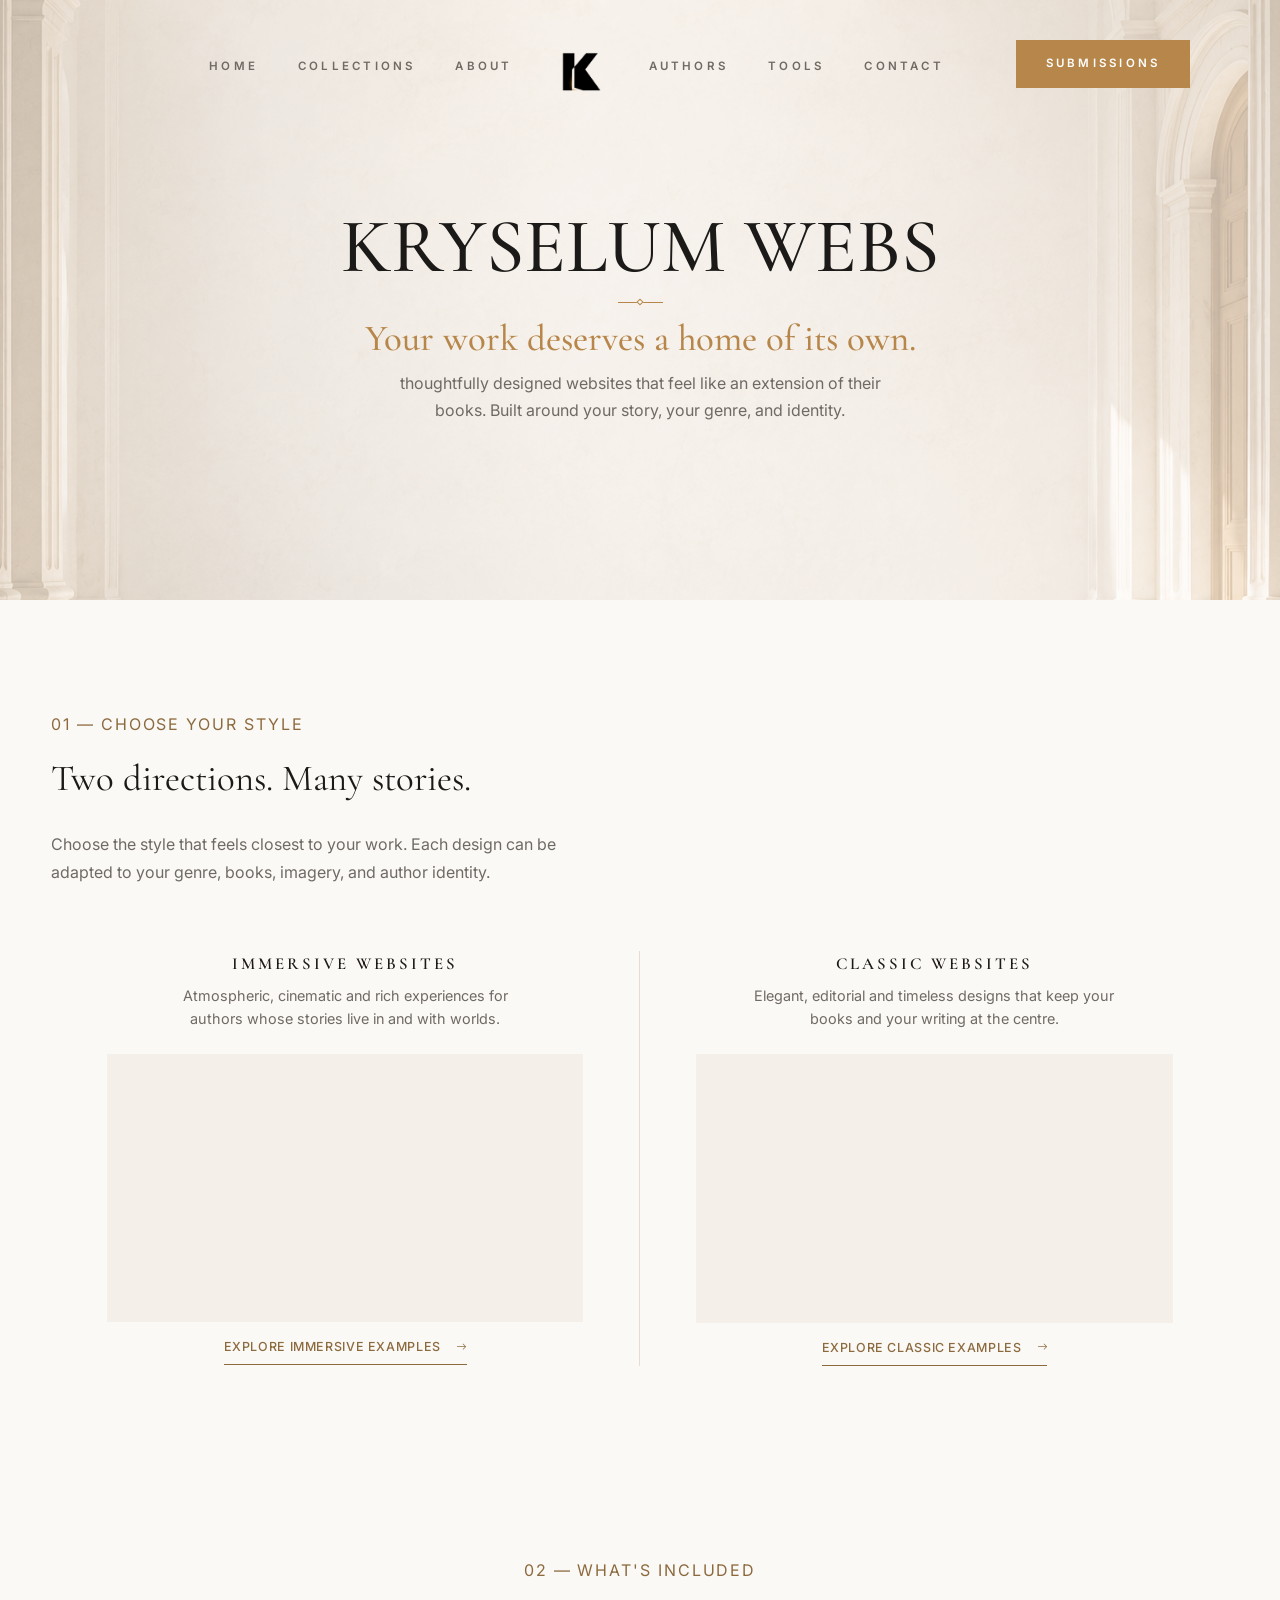
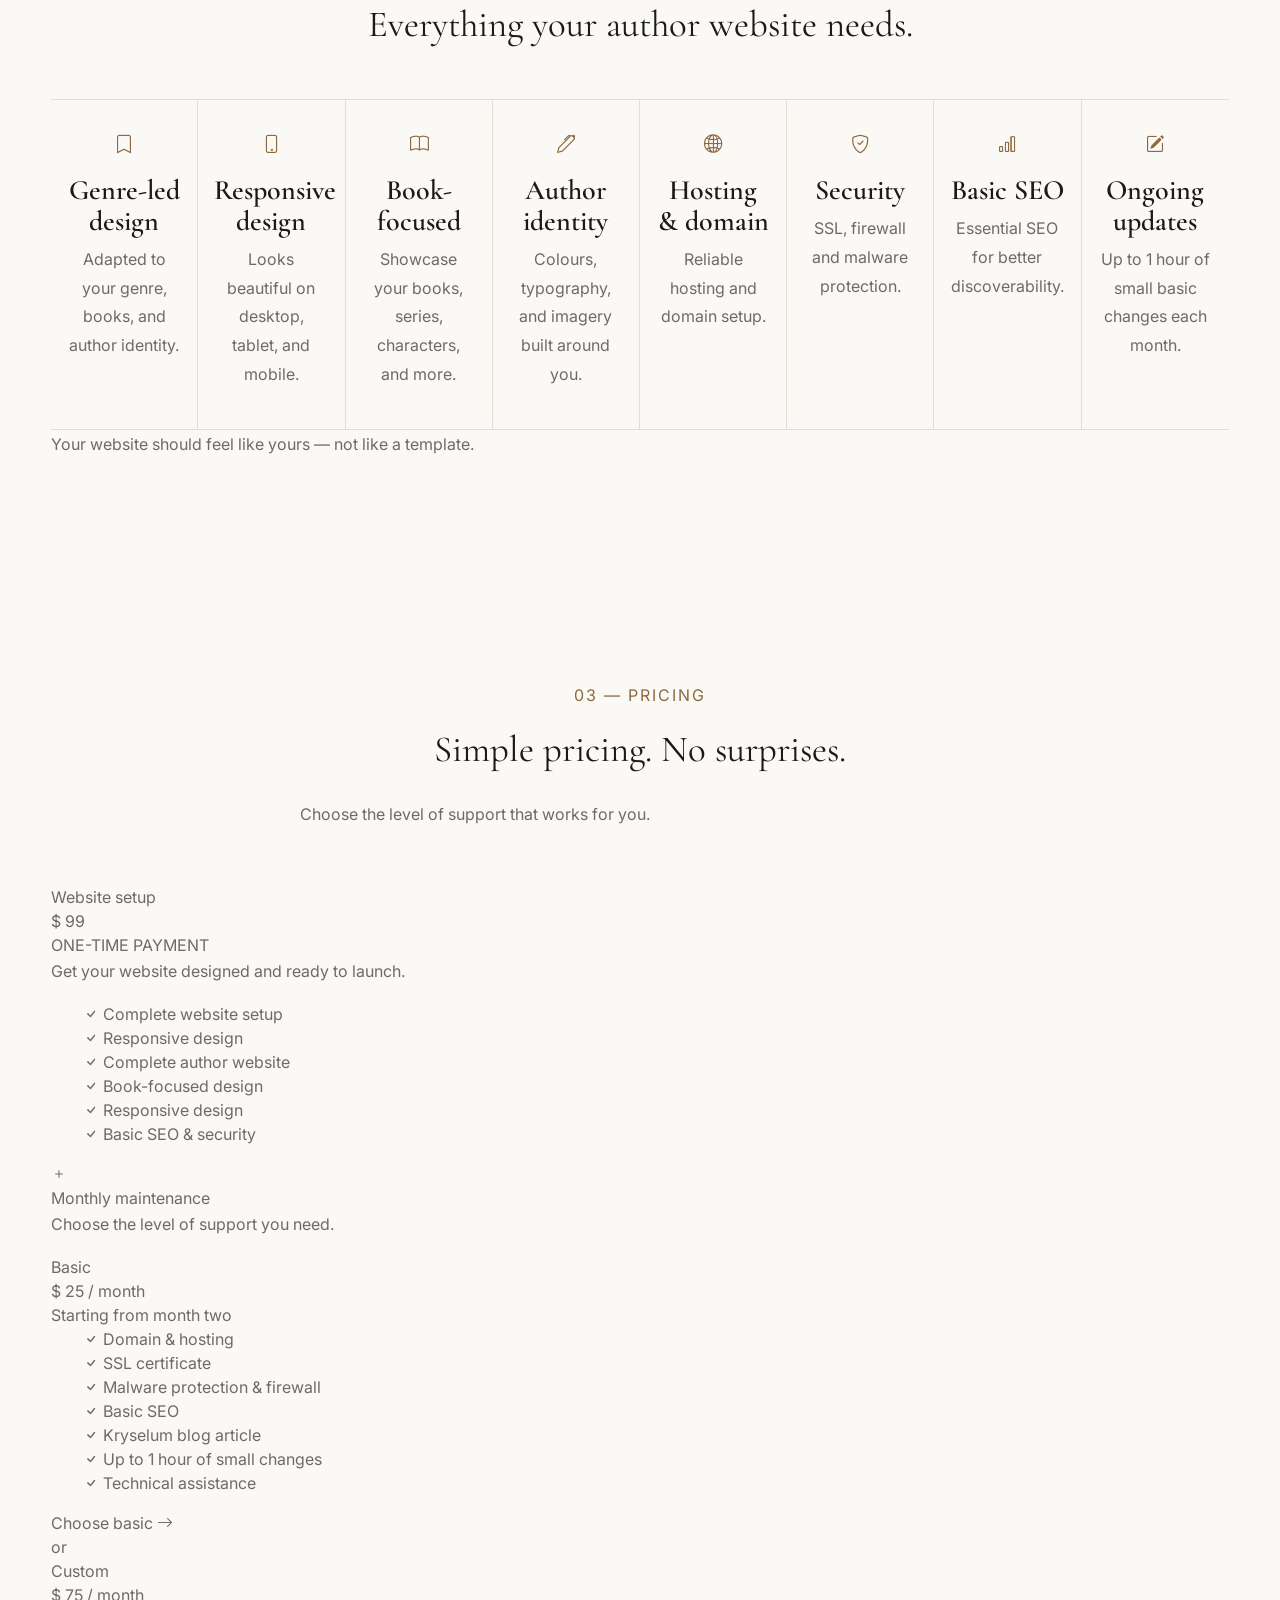
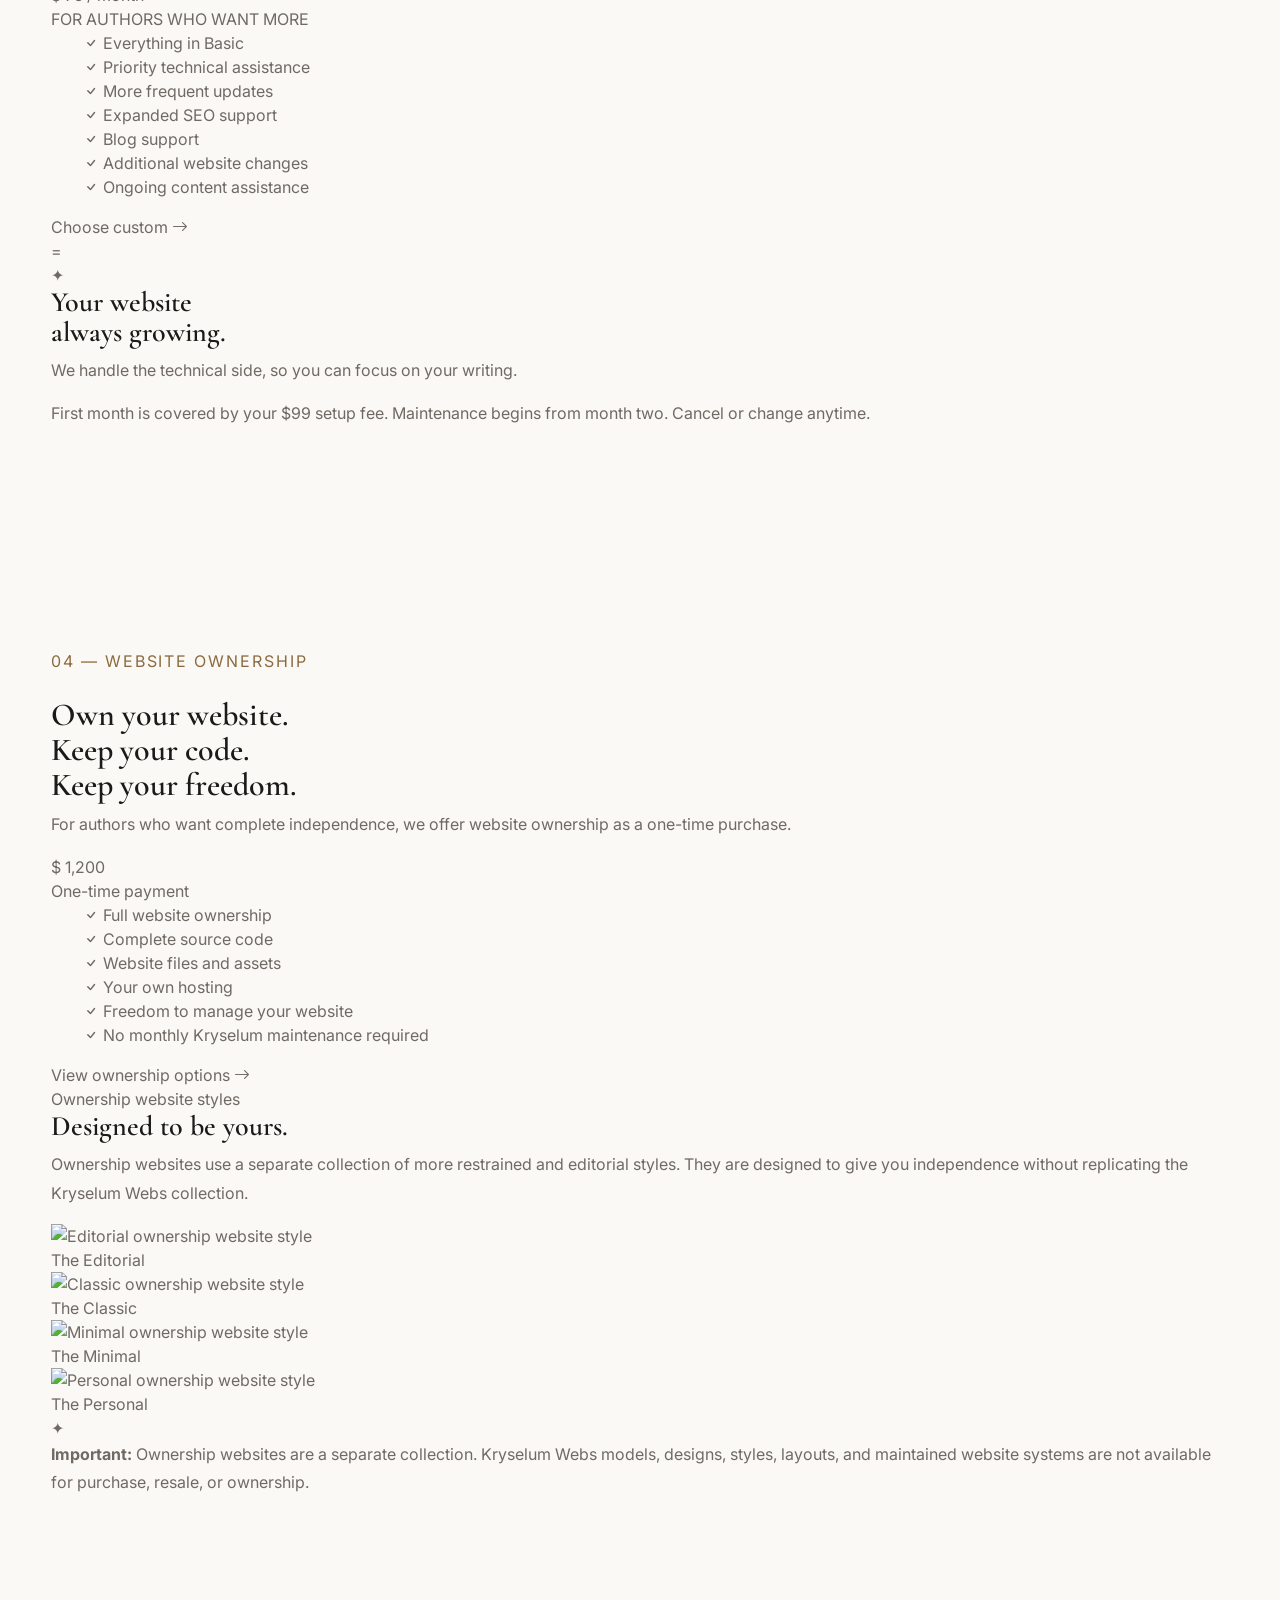
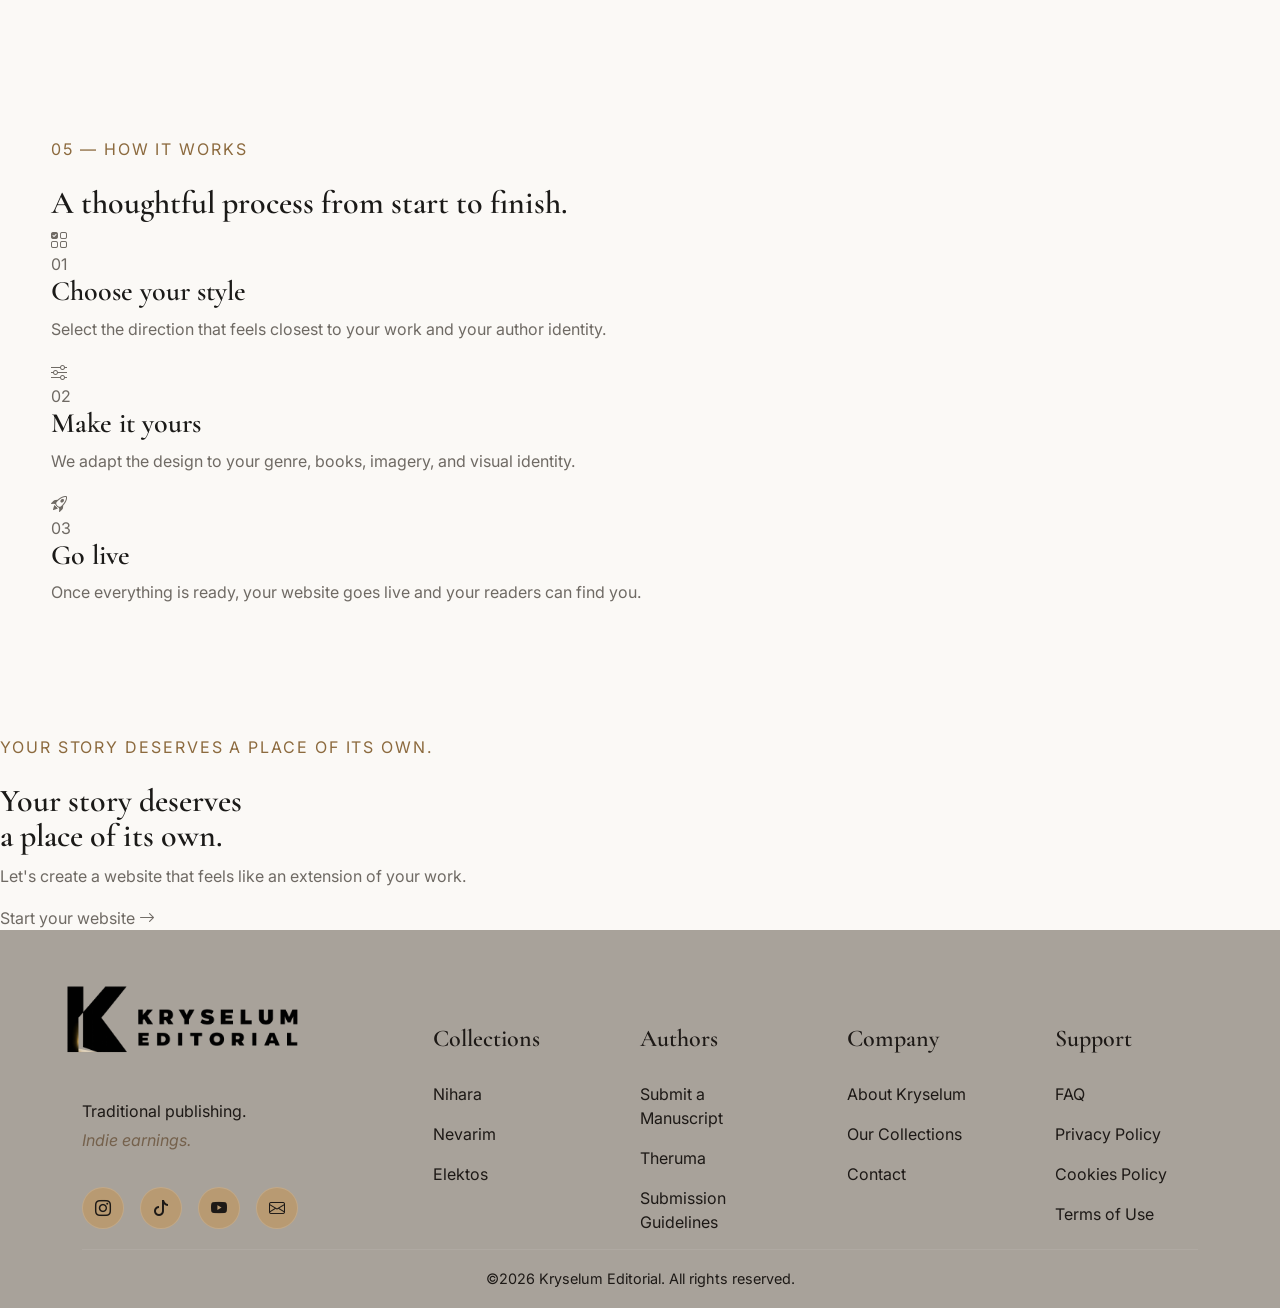
==== tools/kryselum-webs/index.html @ 3259350a "update" ====
<!DOCTYPE html>
<html lang="en">
<head>
    <meta charset="UTF-8">
    <meta name="viewport" content="width=device-width, initial-scale=1.0">
    <title>Kryselum Webs</title>

    <meta name="description" content="Kryselum Editorial. Independant publishing for independant authors.">
    <meta name="author" content="Kryselum Editorial">

    <link rel="shortcut icon" href="/favicon.ico" type="image/x-icon">

    <link rel="shortcut icon" href="/favicon.png" type="image/x-icon">

    <link href="https://cdn.jsdelivr.net/npm/bootstrap@5.3.7/dist/css/bootstrap.min.css" rel="stylesheet">

    <link href="https://cdn.jsdelivr.net/npm/bootstrap-icons@1.13.1/font/bootstrap-icons.min.css" rel="stylesheet">


    <link rel="stylesheet" href="/css/global.css">
    <link rel="stylesheet" href="/css/hero-global.css">
    <link rel="stylesheet" href="/css/layout.css">
    <link rel="stylesheet" href="/css/webs.css">


    <link rel="stylesheet" href="/css/responsive/phone.css">
    <link rel="stylesheet" href="/css/responsive/small-desktop.css">
    <link rel="stylesheet" href="/css/responsive/tablet.css">
</head>
<body>
    <header class="header" id="header">
        <div class="container">

            <button class="menu-toggle" id="open-menu" aria-label="Open menu">
                <i class="bi bi-list"></i>
            </button>

            <nav class="navbar" id="navbar">

        
                <button class="close-menu">
                    <i class="bi bi-x-lg"></i>
                </button>

                <ul class="nav-menu nav-left">
                    <li><a href="../">Home</a></li>
                    <li><a href="/collections.html">Collections</a></li>
                    <li><a href="/about.html">About</a></li>
                </ul>

                <a href="../../" class="logo"><img src="../../assets/logos/k-logo-nbg.png" alt="kryselum logo"></a>

                <ul class="nav-menu nav-right">
                    <li><a href="/authors.html">Authors</a></li>
                    <li><a href="/tools/index.html">Tools</a></li>
                    <li><a href="/contact.html">Contact</a></li>

                    <li>
                        <a href="/submissions.html" class="btn-primary">
                        Submissions
                        </a>
                    </li>
                </ul>
            </nav>
        </div>
    </header>

    <main>

        <section class="hero-global">
             <div class="hero-global-overlay"></div>

            <div class="hero-global-content">
                <h1>Kryselum Webs</h1>
                <div class="divider"></div>

                <h2>Your work deserves a home of its own. </h2>
                <p>thoughtfully designed websites that feel like an extension of their books. Built around your story, your genre, and identity.</p>
            </div>
        </section>

        <section class="webs-section webs-style-section">

            <div class="webs-section-heading">
                <span class="section-number">01 — Choose your style</span>

                <h2>Two directions. Many stories.</h2>

                <p>
                    Choose the style that feels closest to your work.
                    Each design can be adapted to your genre,
                    books, imagery, and author identity.
                </p>
            </div>


            <div class="webs-route-grid">

                <article class="webs-route">

                    <div class="webs-route-header">

                        <span class="webs-route-label">
                            Immersive websites
                        </span>

                        <p>
                            Atmospheric, cinematic and rich experiences
                            for authors whose stories live in and with worlds.
                        </p>

                    </div>

                    <div class="webs-route-video">

                        <video
                            autoplay
                            muted
                            loop
                            playsinline
                            poster="/assets/images/immersive-webs.png">

                            <source
                                src="/assets/videos/immersive-webs.mp4"
                                type="video/mp4">

                        </video>

                    </div>

                    <a href="#" class="webs-route-link">
                        Explore immersive examples
                        <i class="bi bi-arrow-right"></i>
                    </a>

                </article>

                <article class="webs-route">

                    <div class="webs-route-header">

                        <span class="webs-route-label">
                            Classic websites
                        </span>

                        <p>
                            Elegant, editorial and timeless designs that keep
                            your books and your writing at the centre.
                        </p>

                    </div>

                    <div class="webs-route-video">

                        <video
                            autoplay
                            muted
                            loop
                            playsinline
                            poster="/assets/images/classic-websites.jpg">

                            <source
                                src="/assets/videos/classic-websites.mp4"
                                type="video/mp4">

                        </video>

                    </div>

                    <a href="#" class="webs-route-link">
                        Explore classic examples
                        <i class="bi bi-arrow-right"></i>
                    </a>

                </article>

            </div>

        </section>


        <section class="webs-section webs-included-section">

            <div class="webs-section-heading webs-section-heading-centered">

                <span class="section-number">
                    02 — What's included
                </span>

                <h2>
                    Everything your author website needs.
                </h2>

            </div>


            <div class="webs-features-grid">

                <article class="webs-feature">

                    <div class="webs-feature-icon">
                        <i class="bi bi-bookmark"></i>
                    </div>

                    <h3>Genre-led design</h3>

                    <p>
                        Adapted to your genre, books,
                        and author identity.
                    </p>

                </article>


                <article class="webs-feature">

                    <div class="webs-feature-icon">
                        <i class="bi bi-phone"></i>
                    </div>

                    <h3>Responsive design</h3>

                    <p>
                        Looks beautiful on desktop,
                        tablet, and mobile.
                    </p>

                </article>


                <article class="webs-feature">

                    <div class="webs-feature-icon">
                        <i class="bi bi-book"></i>
                    </div>

                    <h3>Book-focused</h3>

                    <p>
                        Showcase your books, series,
                        characters, and more.
                    </p>

                </article>


                <article class="webs-feature">

                    <div class="webs-feature-icon">
                        <i class="bi bi-pen"></i>
                    </div>

                    <h3>Author identity</h3>

                    <p>
                        Colours, typography,
                        and imagery built around you.
                    </p>

                </article>


                <article class="webs-feature">

                    <div class="webs-feature-icon">
                        <i class="bi bi-globe2"></i>
                    </div>

                    <h3>Hosting & domain</h3>

                    <p>
                        Reliable hosting and
                        domain setup.
                    </p>

                </article>


                <article class="webs-feature">

                    <div class="webs-feature-icon">
                        <i class="bi bi-shield-check"></i>
                    </div>

                    <h3>Security</h3>

                    <p>
                        SSL, firewall and
                        malware protection.
                    </p>

                </article>


                <article class="webs-feature">

                    <div class="webs-feature-icon">
                        <i class="bi bi-bar-chart"></i>
                    </div>

                    <h3>Basic SEO</h3>

                    <p>
                        Essential SEO for
                        better discoverability.
                    </p>

                </article>


                <article class="webs-feature">

                    <div class="webs-feature-icon">
                        <i class="bi bi-pencil-square"></i>
                    </div>

                    <h3>Ongoing updates</h3>

                    <p>
                        Up to 1 hour of small
                        basic changes each month.
                    </p>

                </article>

            </div>


            <p class="webs-included-note">
                Your website should feel like yours — not like a template.
            </p>

        </section>


        <section class="webs-section webs-pricing-section">

            <div class="webs-section-heading webs-section-heading-centered">

                <span class="section-number">
                    03 — Pricing
                </span>

                <h2>
                    Simple pricing. No surprises.
                </h2>

                <p>
                    Choose the level of support that works for you.
                </p>

            </div>


            <div class="webs-pricing-flow">

                <div class="webs-pricing-card webs-setup-card">

                    <span class="webs-pricing-label">
                        Website setup
                    </span>

                    <div class="webs-price">
                        <span class="currency">$</span>
                        <span class="amount">99</span>
                    </div>

                    <span class="webs-price-small">
                        ONE-TIME PAYMENT
                    </span>

                    <p>
                        Get your website designed
                        and ready to launch.
                    </p>

                    <ul>

                        <li>
                            <i class="bi bi-check"></i>
                            Complete website setup
                        </li>

                        <li>
                            <i class="bi bi-check"></i>
                            Responsive design
                        </li>

                        <li>
                            <i class="bi bi-check"></i>
                            Complete author website
                        </li>

                        <li>
                            <i class="bi bi-check"></i>
                            Book-focused design
                        </li>

                        <li>
                            <i class="bi bi-check"></i>
                            Responsive design
                        </li>

                        <li>
                            <i class="bi bi-check"></i>
                            Basic SEO & security
                        </li>

                    </ul>

                </div>


                <div class="webs-pricing-symbol">
                    <span>
                        <i class="bi bi-plus"></i>
                    </span>
                </div>


                <div class="webs-maintenance-wrapper">

                    <div class="webs-maintenance-heading">

                        <span class="webs-pricing-label">
                            Monthly maintenance
                        </span>

                        <p>
                            Choose the level of support you need.
                        </p>

                    </div>


                    <div class="webs-maintenance-options">


                        <div class="webs-maintenance-card">

                            <span class="webs-maintenance-type">
                                Basic
                            </span>

                            <div class="webs-price">
                                <span class="currency">$</span>
                                <span class="amount">25</span>
                                <span class="per">/ month</span>
                            </div>

                            <span class="webs-price-small">
                                Starting from month two
                            </span>

                            <ul>

                                <li>
                                    <i class="bi bi-check"></i>
                                    Domain & hosting
                                </li>

                                <li>
                                    <i class="bi bi-check"></i>
                                    SSL certificate
                                </li>

                                <li>
                                    <i class="bi bi-check"></i>
                                    Malware protection & firewall
                                </li>

                                <li>
                                    <i class="bi bi-check"></i>
                                    Basic SEO
                                </li>

                                <li>
                                    <i class="bi bi-check"></i>
                                    Kryselum blog article
                                </li>

                                <li>
                                    <i class="bi bi-check"></i>
                                    Up to 1 hour of small changes
                                </li>

                                <li>
                                    <i class="bi bi-check"></i>
                                    Technical assistance
                                </li>

                            </ul>

                            <a href="#" class="webs-pricing-button">
                                Choose basic
                                <i class="bi bi-arrow-right"></i>
                            </a>

                        </div>


                        <div class="webs-maintenance-or">
                            <span>or</span>
                        </div>


                        <div class="webs-maintenance-card">

                            <span class="webs-maintenance-type">
                                Custom
                            </span>

                            <div class="webs-price">
                                <span class="currency">$</span>
                                <span class="amount">75</span>
                                <span class="per">/ month</span>
                            </div>

                            <span class="webs-price-small">
                                FOR AUTHORS WHO WANT MORE
                            </span>

                            <ul>

                                <li>
                                    <i class="bi bi-check"></i>
                                    Everything in Basic
                                </li>

                                <li>
                                    <i class="bi bi-check"></i>
                                    Priority technical assistance
                                </li>

                                <li>
                                    <i class="bi bi-check"></i>
                                    More frequent updates
                                </li>

                                <li>
                                    <i class="bi bi-check"></i>
                                    Expanded SEO support
                                </li>

                                <li>
                                    <i class="bi bi-check"></i>
                                    Blog support
                                </li>

                                <li>
                                    <i class="bi bi-check"></i>
                                    Additional website changes
                                </li>

                                <li>
                                    <i class="bi bi-check"></i>
                                    Ongoing content assistance
                                </li>

                            </ul>

                            <a href="#" class="webs-pricing-button">
                                Choose custom
                                <i class="bi bi-arrow-right"></i>
                            </a>

                        </div>

                    </div>

                </div>

                <div class="webs-pricing-symbol">
                    <span>=</span>
                </div>


                <div class="webs-pricing-growing">

                    <span class="webs-growing-icon">
                        ✦
                    </span>

                    <h3>
                        Your website<br>
                        always growing.
                    </h3>

                    <p>
                        We handle the technical
                        side, so you can focus
                        on your writing.
                    </p>

                </div>

            </div>


            <div class="webs-pricing-footer">

                <span>
                    First month is covered by your $99 setup fee.
                </span>

                <span>
                    Maintenance begins from month two.
                </span>

                <span>
                    Cancel or change anytime.
                </span>

            </div>

        </section>

        <section class="webs-section webs-ownership-section">

            <div class="webs-ownership-wrapper">


                <div class="webs-ownership-copy">

                    <span class="section-number">
                        04 — Website ownership
                    </span>

                    <h2>
                        Own your website.<br>
                        Keep your code.<br>
                        Keep your freedom.
                    </h2>

                    <p>
                        For authors who want complete independence,
                        we offer website ownership as a one-time purchase.
                    </p>

                    <div class="webs-ownership-price">

                        <span class="currency">$</span>
                        <span class="amount">1,200</span>

                    </div>

                    <span class="webs-ownership-payment">
                        One-time payment
                    </span>

                    <ul>

                        <li>
                            <i class="bi bi-check"></i>
                            Full website ownership
                        </li>

                        <li>
                            <i class="bi bi-check"></i>
                            Complete source code
                        </li>

                        <li>
                            <i class="bi bi-check"></i>
                            Website files and assets
                        </li>

                        <li>
                            <i class="bi bi-check"></i>
                            Your own hosting
                        </li>

                        <li>
                            <i class="bi bi-check"></i>
                            Freedom to manage your website
                        </li>

                        <li>
                            <i class="bi bi-check"></i>
                            No monthly Kryselum maintenance required
                        </li>

                    </ul>

                    <a href="#" class="webs-ownership-button">
                        View ownership options
                        <i class="bi bi-arrow-right"></i>
                    </a>

                </div>


                <div class="webs-ownership-styles">

                    <span class="webs-ownership-label">
                        Ownership website styles
                    </span>

                    <h3>
                        Designed to be yours.
                    </h3>

                    <p>
                        Ownership websites use a separate collection
                        of more restrained and editorial styles.
                        They are designed to give you independence
                        without replicating the Kryselum Webs collection.
                    </p>


                    <div class="webs-style-grid">

                        <article class="webs-style-card">

                            <img
                                src="/assets/images/ownership-editorial.png"
                                alt="Editorial ownership website style">

                            <span>
                                The Editorial
                            </span>

                        </article>


                        <article class="webs-style-card">

                            <img
                                src="/assets/images/ownership-classic.png"
                                alt="Classic ownership website style">

                            <span>
                                The Classic
                            </span>

                        </article>


                        <article class="webs-style-card">

                            <img
                                src="/assets/images/ownership-minimal.png"
                                alt="Minimal ownership website style">

                            <span>
                                The Minimal
                            </span>

                        </article>


                        <article class="webs-style-card">

                            <img
                                src="/assets/images/ownership-personal.png"
                                alt="Personal ownership website style">

                            <span>
                                The Personal
                            </span>

                        </article>

                    </div>


                    <div class="webs-ownership-warning">

                        <span class="webs-warning-icon">
                            ✦
                        </span>

                        <p>
                            <strong>Important:</strong>
                            Ownership websites are a separate collection.
                            Kryselum Webs models, designs, styles, layouts,
                            and maintained website systems are not available
                            for purchase, resale, or ownership.
                        </p>

                    </div>

                </div>

            </div>

        </section>


        <section class="webs-section webs-process-section">

            <div class="webs-process-heading">

                <span class="section-number">
                    05 — How it works
                </span>

                <h2>
                    A thoughtful process from start to finish.
                </h2>

            </div>


            <div class="webs-process-grid">


                <article class="webs-process-item">

                    <div class="webs-process-icon">
                        <i class="bi bi-ui-checks-grid"></i>
                    </div>

                    <div class="webs-process-number">
                        01
                    </div>

                    <h3>
                        Choose your style
                    </h3>

                    <p>
                        Select the direction that feels closest
                        to your work and your author identity.
                    </p>

                </article>


                <article class="webs-process-item">

                    <div class="webs-process-icon">
                        <i class="bi bi-sliders"></i>
                    </div>

                    <div class="webs-process-number">
                        02
                    </div>

                    <h3>
                        Make it yours
                    </h3>

                    <p>
                        We adapt the design to your genre,
                        books, imagery, and visual identity.
                    </p>

                </article>


                <article class="webs-process-item">

                    <div class="webs-process-icon">
                        <i class="bi bi-rocket-takeoff"></i>
                    </div>

                    <div class="webs-process-number">
                        03
                    </div>

                    <h3>
                        Go live
                    </h3>

                    <p>
                        Once everything is ready, your website
                        goes live and your readers can find you.
                    </p>

                </article>

            </div>

        </section>


        <section class="webs-final-cta">

            <div class="webs-final-cta-content">

                <span class="section-number">
                    Your story deserves a place of its own.
                </span>

                <h2>
                    Your story deserves<br>
                    a place of its own.
                </h2>

                <p>
                    Let's create a website that feels like
                    an extension of your work.
                </p>

                <a href="#" class="webs-final-button">
                    Start your website
                    <i class="bi bi-arrow-right"></i>
                </a>

            </div>

        </section>

    </main>

    <footer class="footer" id="footer">

        <div class="container">

            <div class="footer-container">

                <div class="footer-brand">

                    <a href="/" class="footer-logo">
                        <img src="/assets/logos/full-logo-nbg.png" alt="Kryselum Editorial">
                    </a>

                    <p class="footer-tagline">
                        Traditional publishing.<br>
                        <span>Indie earnings.</span>
                    </p>

                    <div class="footer-social">

                        <a href="#"><i class="bi bi-instagram"></i></a>
                        <a href="#"><i class="bi bi-tiktok"></i></a>
                        <a href="#"><i class="bi bi-youtube"></i></a>
                        <a href="#"><i class="bi bi-envelope"></i></a>

                    </div>

                </div>

                <div class="footer-links">

                    <h3>Collections</h3>

                    <a href="#">Nihara</a>
                    <a href="#">Nevarim</a>
                    <a href="#">Elektos</a>

                </div>

                <div class="footer-links">

                    <h3>Authors</h3>

                    <a href="#">Submit a Manuscript</a>
                    <a href="#">Theruma</a>
                    <a href="#">Submission Guidelines</a>

                </div>

                <div class="footer-links">

                    <h3>Company</h3>

                    <a href="#">About Kryselum</a>
                    <a href="#">Our Collections</a>
                    <a href="#">Contact</a>

                </div>

                <div class="footer-links">

                    <h3>Support</h3>

                    <a href="#">FAQ</a>
                    <a href="#">Privacy Policy</a>
                    <a href="#">Cookies Policy</a>
                    <a href="#">Terms of Use</a>

                </div>

            </div>

            <div class="footer-bottom">

                <p>
                    ©2026 Kryselum Editorial. All rights reserved.
                </p>

            </div>

        </div>

    </footer>

    <script src="js/main.js"></script>
</body>
</html>
---- css/global.css ----
@charset "UTF-8";

@import url('https://fonts.googleapis.com/css2?family=Cormorant+Garamond:wght@300;400;500;600;700&display=swap');

@import url('https://fonts.googleapis.com/css2?family=Inter:wght@300;400;500;600;700&display=swap');

:root {

    /*COLORS*/

    --white: #FFFFFF;

    --off-white: #FBF9F6;

    --light-beige: #F4EFE8;

    --beige: #E8DED1;

    --warm-beige: #D7C4A8;

    --dark-beige: #B89A72;

    --bronze: #B7864A;

    --brown: #75614C;

    --gray: #6F6A64;

    --gray-light: #A8A29A;

    --black: #1B1A18;

    --border: #E5DDD2;

    --gold:#B7864A;

    --gold-dark:#8C6A3E;

    --charcoal:#1D1916;


    /*BACKGROUND*/

    --background:var(--off-white);

    --surface:var(--white);

    --surface-light:var(--light-beige);


    /*TEXT COLORS*/

    --heading:var(--black);

    --text:var(--gray);

    --text-light:var(--gray-light);


    /*OVERLAYS*/

    --overlay-dark:rgba(28,26,24,.65);

    --overlay-light:rgba(255, 255, 255, 0.573);


    /*TYPOGRAPHY*/

    --font-heading:"Cormorant Garamond", serif;

    --font-body:"Inter", sans-serif;


    --fs-display:clamp(4rem,8vw,6rem);

    --fs-h1:clamp(3rem,6vw,4.8rem);

    --fs-h2:clamp(2.3rem,4vw,3.3rem);

    --fs-h3:1.6rem;

    --fs-large:1.125rem;

    --fs-base:1rem;

    --fs-small:.95rem;


    --fw-light:300;

    --fw-regular:400;

    --fw-medium:500;

    --fw-semibold:600;

    --fw-bold:700;


    --letter-spacing-small:.05em;

    --letter-spacing:.12em;

    --letter-spacing-large:.28em;


    /*CONTAINER*/

    --container-width: 1400px;

    --content-width: 720px;

    --section-padding: 8rem;

    --section-padding-small: 6rem;


    /*SPACING*/

    --space-xs:.5rem;

    --space-sm:.75rem;

    --space-md:1rem;

    --space-lg:1.5rem;

    --space-xl:2rem;

    --space-2xl:3rem;

    --space-3xl:5rem;


    /*BUTTONS*/

    --button-padding:1rem 2.5rem;

    --button-radius:.2rem;


    /*RADIUS*/

    --radius-sm:.2rem;

    --radius-md:.35rem;

    --radius-lg:.6rem;


    /*SHADOWS*/

    --shadow-sm:
    0 6px 16px rgba(0,0,0,.04);

    --shadow-md:
    0 12px 30px rgba(0,0,0,.06);

    --shadow-lg:
    0 20px 50px rgba(0,0,0,.08);


    /*EFFECTS*/

    --blur:blur(12px);

    --transition-fast:.25s ease;

    --transition:.35s ease;

    --transition-slow:.7s ease;

    --easing:cubic-bezier(.22,1,.36,1);

}


/*RESET*/

*, 
*::before,
*::after {
    margin:0;

    padding:0;

    box-sizing:border-box;

}

html {

    scroll-behavior:smooth;

    font-size:100%;

}

body {

    font-family:var(--font-body);

    color:var(--text);

    background:var(--background);

    overflow-x:hidden;

}

h1,
h2,
h3,
h4,
h5,
h6 {

    font-family:var(--font-heading);

    color:var(--heading);

    font-weight:var(--fw-semibold);

    line-height:1.1;

}

p {

    line-height:1.8;

}

img {

    display:block;

    max-width:100%;

    height:auto;

}

a {

    color:inherit;

    text-decoration:none;

}

button {

    border:none;

    background:none;

    cursor:pointer;

    font:inherit;

}


ul {

    list-style:none;

}

section{

    position:relative;

    width:100%;

}

.container{

    width:min(92%, var(--container-width));

    margin-inline:auto;

}
---- css/hero-global.css ----
/*HERO*/

.hero-global {
    position: relative;
    min-height: 600px;

    display: flex;
    align-items: center;
    justify-content: center;

    background-image: url("../assets/images/hero.png");
    background-position: center bottom;
    background-size: cover;
    background-repeat: no-repeat;
    background-attachment: fixed;
    overflow: hidden;
}

.hero-global-overlay {
    position: absolute;
    inset: 0;
    background: var(--overlay-light);
}

.hero-global-content {
    position: relative;
    max-width: 650px;
    margin-inline: auto;

    display: flex;
    flex-direction: column;
    align-items: center;

    text-align: center;

    z-index: 2;
}

.hero-global-content img {
    width: clamp(200px, 25vw, 360px);
    margin-bottom: 2rem;
    margin-top: 5rem;
}

.hero-global h1 {
    margin: 0;

    font-family: var(--font-heading);
    font-size: var(--fs-h1);
    font-weight: var(--fw-medium);

    margin-top: 3rem;
    line-height: 1;
    text-transform: uppercase;
    color: var(--black);
}

.divider {
    position: relative;

    width: 45px;
    height: 1px;

    margin: 1rem auto 1rem;

    background: var(--bronze);
}

.divider::after {
    content: "";

    position: absolute;

    width: 5px;
    height: 5px;

    left: 50%;
    top: 50%;

    transform: translate(-50%, -50%) rotate(45deg);

    background: var(--off-white);
    border: 1px solid var(--bronze);
}

.hero-global h2 {
    margin-bottom: .7rem;

    font-family: var(--font-heading);
    font-size: 2.3rem;
    font-weight: var(--fw-medium);
    color: var(--bronze);
}

.hero-global p {
    max-width: 520px;
    margin-inline: auto;

    font-size: var(--fs-base);
    line-height: 1.65;

    color: var(--gray);
}
---- css/layout.css ----
/*HEADER*/

.header {
    position: absolute;

    top: 0;
    left: 0;

    width: 100%;
    padding: 2rem 0;

    z-index: 1000;
}

.header .container {

    display: flex;

    justify-content: center;

    align-items: center;

}

/*NAVBAR*/

.navbar {

    display: grid;

    grid-template-columns: 1fr auto 1fr;

    align-items: center;

    width: 100%;

    max-width: 1100px;

    margin-inline: auto;

}

.nav-left,
.nav-right {

    display: flex;

    align-items: center;

    gap: 2.5rem;

}

.nav-left{

    justify-content:flex-end;

    padding-right:3rem;

}

.nav-right{

    justify-content:flex-start;

    padding-left:3rem;

}

.nav-left a,
.nav-right li:not(:last-child) a {

    font-size:.72rem;

    font-weight:var(--fw-semibold);

    font-family:var(--font-body);

    text-transform:uppercase;

    letter-spacing:var(--letter-spacing-large);

    transition:var(--transition-fast);

}

.nav-left a:hover,
.nav-right li:not(:last-child) a:hover {

    color:var(--bronze);

}

.logo{

    display:flex;

    align-items:center;

    justify-content:center;

}

.logo img{

    width:40px;
    height: auto;

}

.nav-right li:last-child{

    margin-left:2rem;

}

.btn-primary{

    display:inline-flex;

    align-items:center;

    justify-content:center;

    padding:.9rem 1.8rem;
    margin:0;


    font-size:.72rem;

    font-family:var(--font-body);

    font-weight:var(--fw-semibold);

    text-transform:uppercase;

    letter-spacing:var(--letter-spacing-large);

    color:var(--white);

    background:var(--bronze);

    border:1px solid var(--bronze);

    transition:var(--transition);
    white-space: nowrap;

}

.btn-primary:hover{

    background:transparent;

    color:var(--bronze);

}

.menu-toggle,
.close-menu{

    display:none;

    font-size:1.6rem;

    color:var(--heading);

}

/*MAIN*/

.section-number {
    display: block;

    margin-bottom: var(--space-lg);
    font-family: var(--font-body);

    letter-spacing: var(--letter-spacing);
    text-transform: uppercase;
    color: var(--gold-dark);
}






/*BUTTON SECONDARY*/

.btn-secondary{

    display:inline-flex;

    align-items:center;
    justify-content:center;

    padding:.9rem 1.8rem;

    font-size:.72rem;

    font-family:var(--font-body);

    font-weight:var(--fw-semibold);

    text-transform:uppercase;

    letter-spacing:var(--letter-spacing-large);

    color:var(--brown);

    background:transparent;

    border:1px solid var(--bronze);

    transition:var(--transition);

}

.btn-secondary:hover{

    background:var(--bronze);

    color:var(--white);

}

/*FOOTER*/

.footer {
    padding:2rem 0;

    background:var(--gray-light);

}

.footer-container{

    display:grid;

    grid-template-columns:2fr repeat(4,1fr);

    gap:4rem;
    margin-top: 4rem;

}

.footer-logo img {
    width:100%;

    height:auto;

    margin-left: -50px;
    margin-top: -100px;
    margin-bottom: -20px;
}

.footer-tagline span {
    color: var(--brown);
    font-style: italic;    
}

.footer-brand p{

    margin-bottom:2rem;

    color: var(--charcoal);

}

.footer-social{

    display:flex;

    gap:1rem;

}

.footer-social a{

    width:42px;

    height:42px;

    display:flex;

    justify-content:center;

    align-items:center;

    border:1px solid rgba(255,255,255,.15);

    color:var(--charcoal);

    background: var(--dark-beige);

    border-radius:50%;

    transition:var(--transition);

}

.footer-social a:hover{

    background:var(--beige);

    border-color:var(--beige);

}

.footer-links{

    display:flex;

    flex-direction:column;

    gap:1rem;

}

.footer-links h3{

    margin-bottom:.8rem;

    color:var(--charcoal);

    font-size:1.5rem;

}

.footer-links a{

    color: var(--charcoal);

    transition:var(--transition-fast);

}

.footer-links a:hover{

    color:var(--beige);

}

.footer-bottom{

    display:flex;

    justify-content:center;

    align-items:center;

    text-align:center;

    margin-top: 15px;

    border-top:1px solid rgba(255,255,255,.08);

}

.footer-bottom p{

    color: var(--charcoal);

    font-size:.9rem;

    margin-top: 1rem;
    margin-bottom: -1rem;


}
---- css/webs.css ----
@charset "UTF-8";

@import url('https://fonts.googleapis.com/css2?family=Cormorant+Garamond:wght@300;400;500;600;700&display=swap');

@import url('https://fonts.googleapis.com/css2?family=Inter:wght@300;400;500;600;700&display=swap');

:root {

    /*COLORS*/

    --white: #FFFFFF;

    --off-white: #FBF9F6;

    --light-beige: #F4EFE8;

    --beige: #E8DED1;

    --warm-beige: #D7C4A8;

    --dark-beige: #B89A72;

    --bronze: #B7864A;

    --brown: #75614C;

    --gray: #6F6A64;

    --gray-light: #A8A29A;

    --black: #1B1A18;

    --border: #E5DDD2;

    --gold:#B7864A;

    --gold-dark:#8C6A3E;

    --charcoal:#1D1916;


    /*BACKGROUND*/

    --background:var(--off-white);

    --surface:var(--white);

    --surface-light:var(--light-beige);


    /*TEXT COLORS*/

    --heading:var(--black);

    --text:var(--gray);

    --text-light:var(--gray-light);


    /*OVERLAYS*/

    --overlay-dark:rgba(28,26,24,.65);

    --overlay-light:rgba(255, 255, 255, 0.573);


    /*TYPOGRAPHY*/

    --font-heading:"Cormorant Garamond", serif;

    --font-body:"Inter", sans-serif;


    --fs-display:clamp(4rem,8vw,6rem);

    --fs-h1:clamp(3rem,6vw,4.8rem);

    --fs-h2:clamp(2.3rem,4vw,3.3rem);

    --fs-h3:1.6rem;

    --fs-large:1.125rem;

    --fs-base:1rem;

    --fs-small:.95rem;


    --fw-light:300;

    --fw-regular:400;

    --fw-medium:500;

    --fw-semibold:600;

    --fw-bold:700;


    --letter-spacing-small:.05em;

    --letter-spacing:.12em;

    --letter-spacing-large:.28em;


    /*CONTAINER*/

    --container-width: 1400px;

    --content-width: 720px;

    --section-padding: 8rem;

    --section-padding-small: 6rem;


    /*SPACING*/

    --space-xs:.5rem;

    --space-sm:.75rem;

    --space-md:1rem;

    --space-lg:1.5rem;

    --space-xl:2rem;

    --space-2xl:3rem;

    --space-3xl:5rem;


    /*BUTTONS*/

    --button-padding:1rem 2.5rem;

    --button-radius:.2rem;


    /*RADIUS*/

    --radius-sm:.2rem;

    --radius-md:.35rem;

    --radius-lg:.6rem;


    /*SHADOWS*/

    --shadow-sm:
    0 6px 16px rgba(0,0,0,.04);

    --shadow-md:
    0 12px 30px rgba(0,0,0,.06);

    --shadow-lg:
    0 20px 50px rgba(0,0,0,.08);


    /*EFFECTS*/

    --blur:blur(12px);

    --transition-fast:.25s ease;

    --transition:.35s ease;

    --transition-slow:.7s ease;

    --easing:cubic-bezier(.22,1,.36,1);

}

/*WEBSITES*/

.webs-section {
    width: min(92%, var(--container-width));
    margin-inline: auto;
    padding: 7rem 0;
}

.webs-section-heading {
    max-width: 720px;
    margin-bottom: 4rem;
}

.webs-section-heading h2 {
    margin-bottom: var(--space-xl);

    font-family: var(--font-heading);
    font-size: 2.3rem;
    font-weight: var(--fw-regular);
    line-height: 1.02;

    color: var(--heading);
}

.webs-section-heading p {
    max-width: 520px;

    margin-bottom: var(--space-lg);

    font-size: var(--fs-base);
    line-height: 1.8;

    color: var(--text);
}


.webs-route-grid {
    display: grid;
    grid-template-columns: 1fr 1fr;

    width: 100%;
}

.webs-route {
    min-width: 0;
    padding: 0 3.5rem;
    text-align: center;
}

.webs-route:first-child {
    border-right: 1px solid var(--border);
}


.webs-route-header {
    text-align: center;
    margin-bottom: 1.5rem;
}

.webs-route-label {
    display: block;

    margin-bottom: .5rem;

    font-family: var(--font-heading);
    font-size: 1.05rem;
    font-weight: 600;

    letter-spacing: .18em;
    text-transform: uppercase;

    color: var(--charcoal);
}

.webs-route-header p {
    max-width: 380px;
    margin-inline: auto;

    font-family: var(--font-body);
    font-size: .9rem;
    line-height: 1.6;

    color: var(--text);
}

.webs-route-video {
    width: 100%;
    aspect-ratio: 16 / 9;

    overflow: hidden;

    background: var(--light-beige);
}

.webs-route-video video {
    display: block;

    width: 100%;
    height: 100%;

    object-fit: cover;
    
}

.webs-route-link {
    display: inline-flex;
    align-items: center;

    gap: .7rem;
    width: fit-content;

    margin-top: var(--space-md);

    padding-bottom: .45rem;

    border-bottom: 1px solid var(--gold-dark);

    font-family: var(--font-body);
    font-size: .78rem;
    font-weight: var(--fw-medium);

    letter-spacing: var(--letter-spacing-small);

    text-transform: uppercase;

    color: var(--gold-dark);

    transition:
        color var(--transition-fast),
        gap var(--transition-fast),
        border-color var(--transition-fast);
}

.webs-route-link i {
    margin-left: .25rem;
    font-size: .65rem;
}

.webs-route-link:hover {
    gap: 1rem;

    color: var(--heading);

    border-color: var(--heading);
}


/*WHAT'S INCLUDED*/

.webs-included-section {
    padding-top: 5rem;
    padding-bottom: 6rem;
}

.webs-section-heading-centered {
    max-width: 850px;
    margin-inline: auto;
    margin-bottom: 3.5rem;
    text-align: center;
}

.webs-section-heading-centered h2 {
    margin-bottom: var(--space-xl);

    font-family: var(--font-heading);
    font-size: 2.3rem;
    font-weight: var(--fw-regular);
    line-height: 1.02;

    color: var(--heading);
}

.webs-features-grid {
    display: grid;
    grid-template-columns: repeat(8, 1fr);

    width: 100%;

    border-top: 1px solid var(--border);
    border-bottom: 1px solid var(--border);
}

.webs-feature {
    position: relative;

    min-width: 0;

    padding: 1.8rem 1rem 1.5rem;

    text-align: center;

    border-right: 1px solid var(--border);
}

.webs-feature:last-child {
    border-right: none;
}

.webs-feature-icon {
    display: flex;

    align-items: center;
    justify-content: center;

    height: 32px;

    margin-bottom: .9rem;

    color: var(--gold-dark);
}

.webs-feature-icon i {
    font-size: 1.15rem;
    font-weight: 300;
}
---- css/responsive/phone.css ----
/*MOBILE*/

@media (max-width:575px){

    .container{
        width:94%;
    }

    section{
        padding:4rem 0;
    }

    /*=========================
            NAVIGATION
    =========================*/

    .header{
        padding:1.2rem 0;
    }

    .header .container{

    justify-content:flex-start;

    gap:1rem;

}

    .logo img{
        width:38px;
        order:2;

        margin-inline:auto;
    }

    .menu-toggle{
        display:block;
        font-size:2rem;
        color:var(--heading);
        z-index:1100;
        order: 1;
    }

    .menu-toggle.hide{
        display:none;
    }

    .close-menu{

        display:none;

        align-self:flex-start;

        margin-bottom:1.5rem;

        font-size:1.8rem;

        color:var(--heading);

    }

    .navbar{

        position:fixed;

        top:0;
        right:0;
        inset:0 0 0 auto;

        width:290px;
        min-height:100vh;

        padding:5rem 1.5rem;

        display:flex;
        flex-direction:column;
        gap:1.5rem;

        background:var(--white);

        transform:translateX(100%);

        opacity:0;
        visibility:hidden;

        transition:.35s;

        z-index:9999;

        box-shadow:var(--shadow-lg);

    }

    .navbar.visible{

        transform:translateX(0);

        opacity:1;

        visibility:visible;

    }

    .navbar.visible .close-menu{
        display:block;
    }

    .navbar .logo{
        align-items: center;
    }

    .nav-menu{

        display:flex;

        flex-direction:column;

        gap:.8rem;

        width:100%;

    }

    .nav-menu li{
        width:100%;
    }

    .nav-menu li a{

        display:block;

        width:100%;

        padding:1rem 0;

        font-size:.8rem;

        letter-spacing:var(--letter-spacing);

        border-bottom:1px solid var(--border);

    }

    .navbar-button{

        width:100%;

        margin-top:1rem;

    }

    .navbar-button .btn-primary{

        width:100%;

        justify-content:center;
        text-align: center;

    }

    

    /*=========================
            HERO
    =========================*/

    .hero{

        min-height:auto;

        padding:9rem 0 5rem;

    }

    .hero-content img{
        width:180px;
        margin-inline:auto;
    }

    .hero h1{
        font-size:2.8rem;
    }

    .hero-quote{
        max-width:100%;
    }

    /*=========================
        COLLECTIONS
    =========================*/

    .collection-grid{
        grid-template-columns:1fr;
    }

    /*=========================
            ABOUT
    =========================*/

    .about-container{
        grid-template-columns:1fr;
        gap:2.5rem;
    }

    /*=========================
            BOOKS
    =========================*/

    .books-track{
        gap:1.5rem;
        overflow-x:auto;
    }

    .book-card{
        min-width:220px;
    }

    /*=========================
        AUTHORS
    =========================*/

    .authors-grid{
        grid-template-columns:1fr;
    }

    .authors-image,
    .theruma-image{
        display:none;
    }

    .author-card,
    .theruma-card{
        padding:2rem;
    }

    /*=========================
            BLOG
    =========================*/

    .journal-container{

        flex-direction:column;

        gap:2rem;

        text-align:center;

    }

    /*=========================
            FOOTER
    =========================*/

    .footer-container{

        grid-template-columns:1fr;

        gap:2.5rem;

        text-align:center;

    }

    .footer-brand img{
        margin-inline:auto;
    }

    .footer-social{
        justify-content:center;
    }

    .footer-bottom{
        text-align:center;
    }

}
---- css/responsive/small-desktop.css ----
/*HOME PAGE*/


@media (max-width:1200px){

    /* CONTAINER */

    .container{

        width:min(94%, var(--container-width));

    }


    /* VARIABLES */

    :root{

        --section-padding:7rem;

        --section-padding-small:5rem;

    }


    /* HEADER */

    .header{

        padding:1.8rem 0;

    }

    .navbar{

        max-width:820px;

    }

    .nav-left,
    .nav-right{

        gap:2rem;

    }

    .nav-left{

        padding-right:2rem;

    }

    .nav-right{

        padding-left:2rem;

    }

    .nav-left a,
    .nav-right a{

        letter-spacing:.18em;

    }

    .btn-primary{

        padding:.85rem 1.6rem;

    }


    /* TYPOGRAPHY */

    .section-title{

        max-width:900px;

    }

    .section-description{

        max-width:650px;

    }


    /* HERO */

    .hero-content{

        max-width:700px;

    }

    .hero-logo{

        width:420px;

    }


    /* COLLECTIONS */

    .collection-grid{

        gap:2rem;

    }

    .collection-card{

        padding:2.2rem;

    }


    /* ABOUT */

    .about-container{

        gap:4rem;

    }


    /* BOOKS */

    .books-track{

        gap:1.5rem;

    }

    .book-card{

        min-width:240px;

    }


    /* AUTHORS */

    .authors-grid{

        gap:2rem;

    }


    /* JOURNAL */

    .journal-container{

        max-width:700px;

    }


    /* FOOTER */

    .footer-container{

        grid-template-columns:1.6fr repeat(4,1fr);

        gap:3rem;

    }

}
---- css/responsive/tablet.css ----
/*======================================*
            HOME
*======================================*/

@media (max-width:991px){

    .container{
        width:94%;
    }

    section{
        padding:6rem 0;
    }

    /*=========================
            NAVIGATION
    =========================*/

    .header{
        padding:1.5rem 0;
    }

    .header .container{
        justify-content:space-between;
    }

    .logo{
        order:1;
    }

    .menu-toggle{

        display:flex;

        align-items:center;

        justify-content:center;

        font-size:2rem;

        color:var(--heading);

        order:2;

        z-index:1100;

    }

    .menu-toggle.hide{
        display:none;
    }

    .close-menu{

        display:none;

        align-self:flex-end;

        margin-bottom:2rem;

        font-size:1.8rem;

        color:var(--heading);

    }

    .navbar{

        position:fixed;

        top:0;
        right:0;
        bottom:0;

        width:320px;
        height:100vh;

        padding:2rem;

        display:flex;

        flex-direction:column;

        gap:1.5rem;

        background:var(--white);

        transform:translateX(100%);

        opacity:0;

        visibility:hidden;

        transition: 
        transform .35s ease,
        opacity .35s ease;

        z-index:9999;

        box-shadow:var(--shadow-lg);

    }


    .navbar.visible{

        transform:translateX(0);

        opacity:1;

        visibility:visible;

    }

    .navbar.visible .close-menu{
        display:block;
    }

    .navbar .logo{
        display: visible;
        margin-top: auto;
        order: 9;

        
    }

    .nav-left,
    .nav-right{

        width:100%;

        display:flex;

        flex-direction:column;

        align-items:flex-start;

        gap:0;

        padding:0;

    }

    .nav-right{
    order:5;

    }
    .nav-left {
        margin-bottom: -1.5rem;
    }

    .nav-menu li{
        width:100%;
    }

    .nav-menu li a{

        display:block;

        width:100%;

        padding:1rem 0;

        border-bottom:1px solid var(--border);

    }

    .nav-right li:last-child{

        margin:1.5rem 0 0;

        width:100%;

    }

    .nav-right li:last-child .btn-primary{

        width:100%;

        justify-content:center;
        text-align: center;

    }

    /*=========================
            HERO
    =========================*/

    .hero{
        padding:10rem 0 6rem;
    }

    .hero-content{
        max-width:700px;
        margin:auto;
    }

    /*=========================
            COLLECTIONS
    =========================*/

    .collection-grid{
        grid-template-columns:repeat(2,1fr);
    }

    /*=========================
            ABOUT
    =========================*/

    .about-container{
        grid-template-columns:1fr;
        gap:4rem;
    }

    /*=========================
            BOOKS
    =========================*/

    .books-track{
        gap:2rem;
    }

    /*=========================
            AUTHORS
    =========================*/

    .authors-grid{
        grid-template-columns:1fr;
        gap:3rem;
    }

    .authors-image,
    .theruma-image{
        display:none;
    }

    /*=========================
            BLOG
    =========================*/

    .newsletter-container{
        flex-direction:column;
        gap:2rem;
        text-align:center;
    }

    .newsletter-form{
        width:100%;
    }

    /*=========================
            FOOTER
    =========================*/

    .footer-container{
        grid-template-columns:repeat(2,1fr);
        gap:3rem;
    }

}
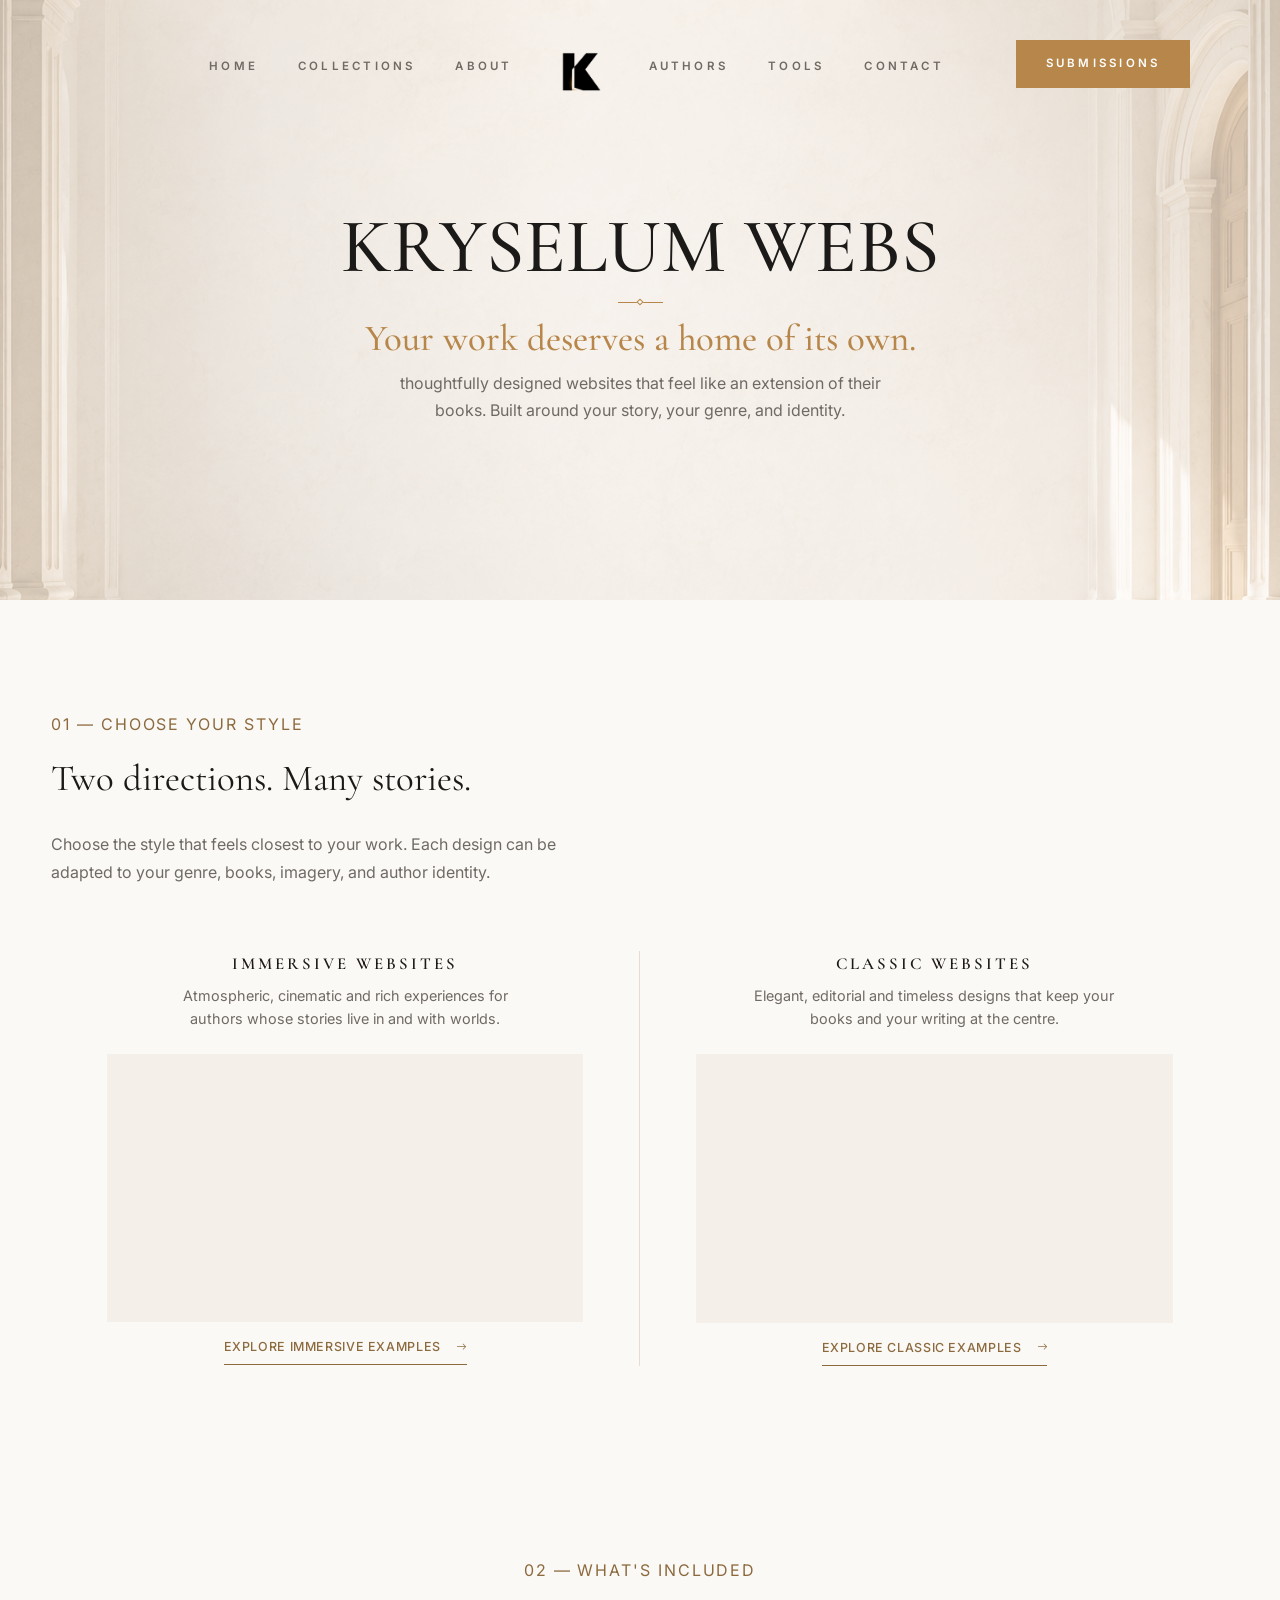
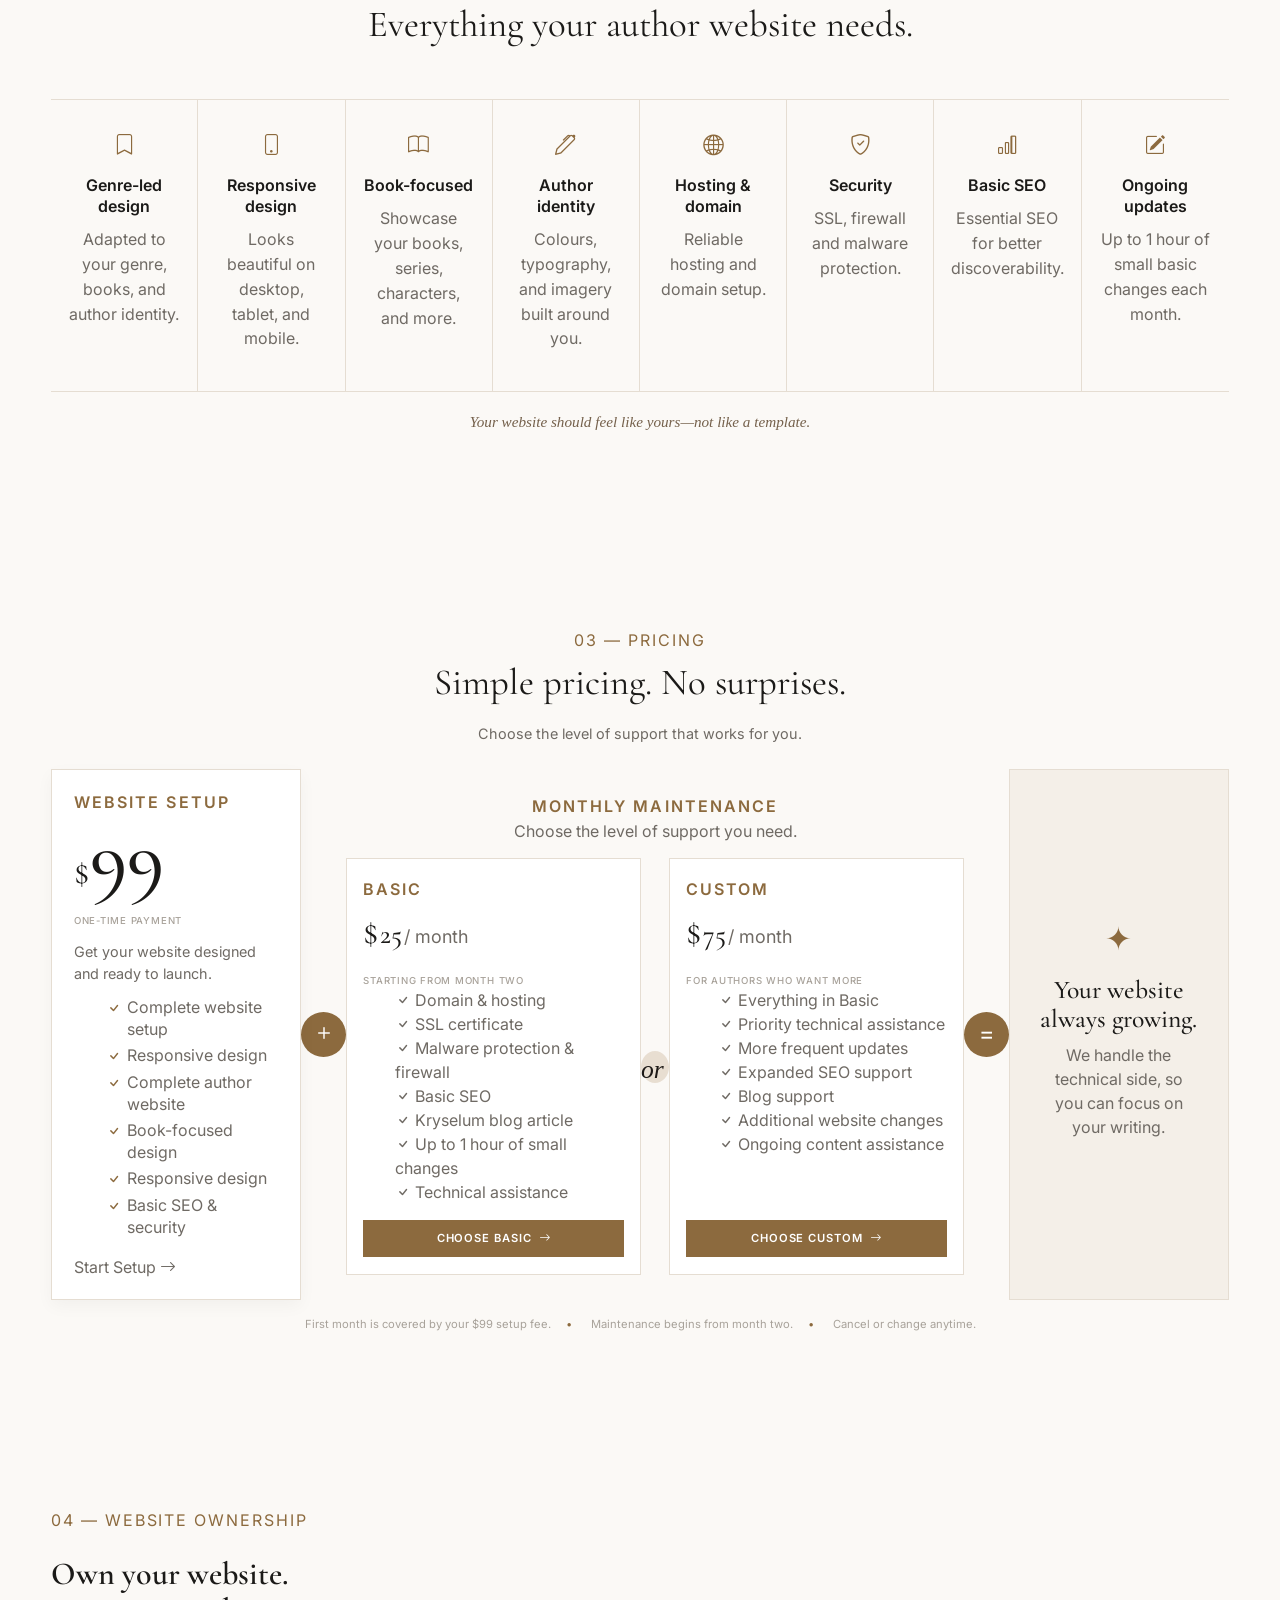
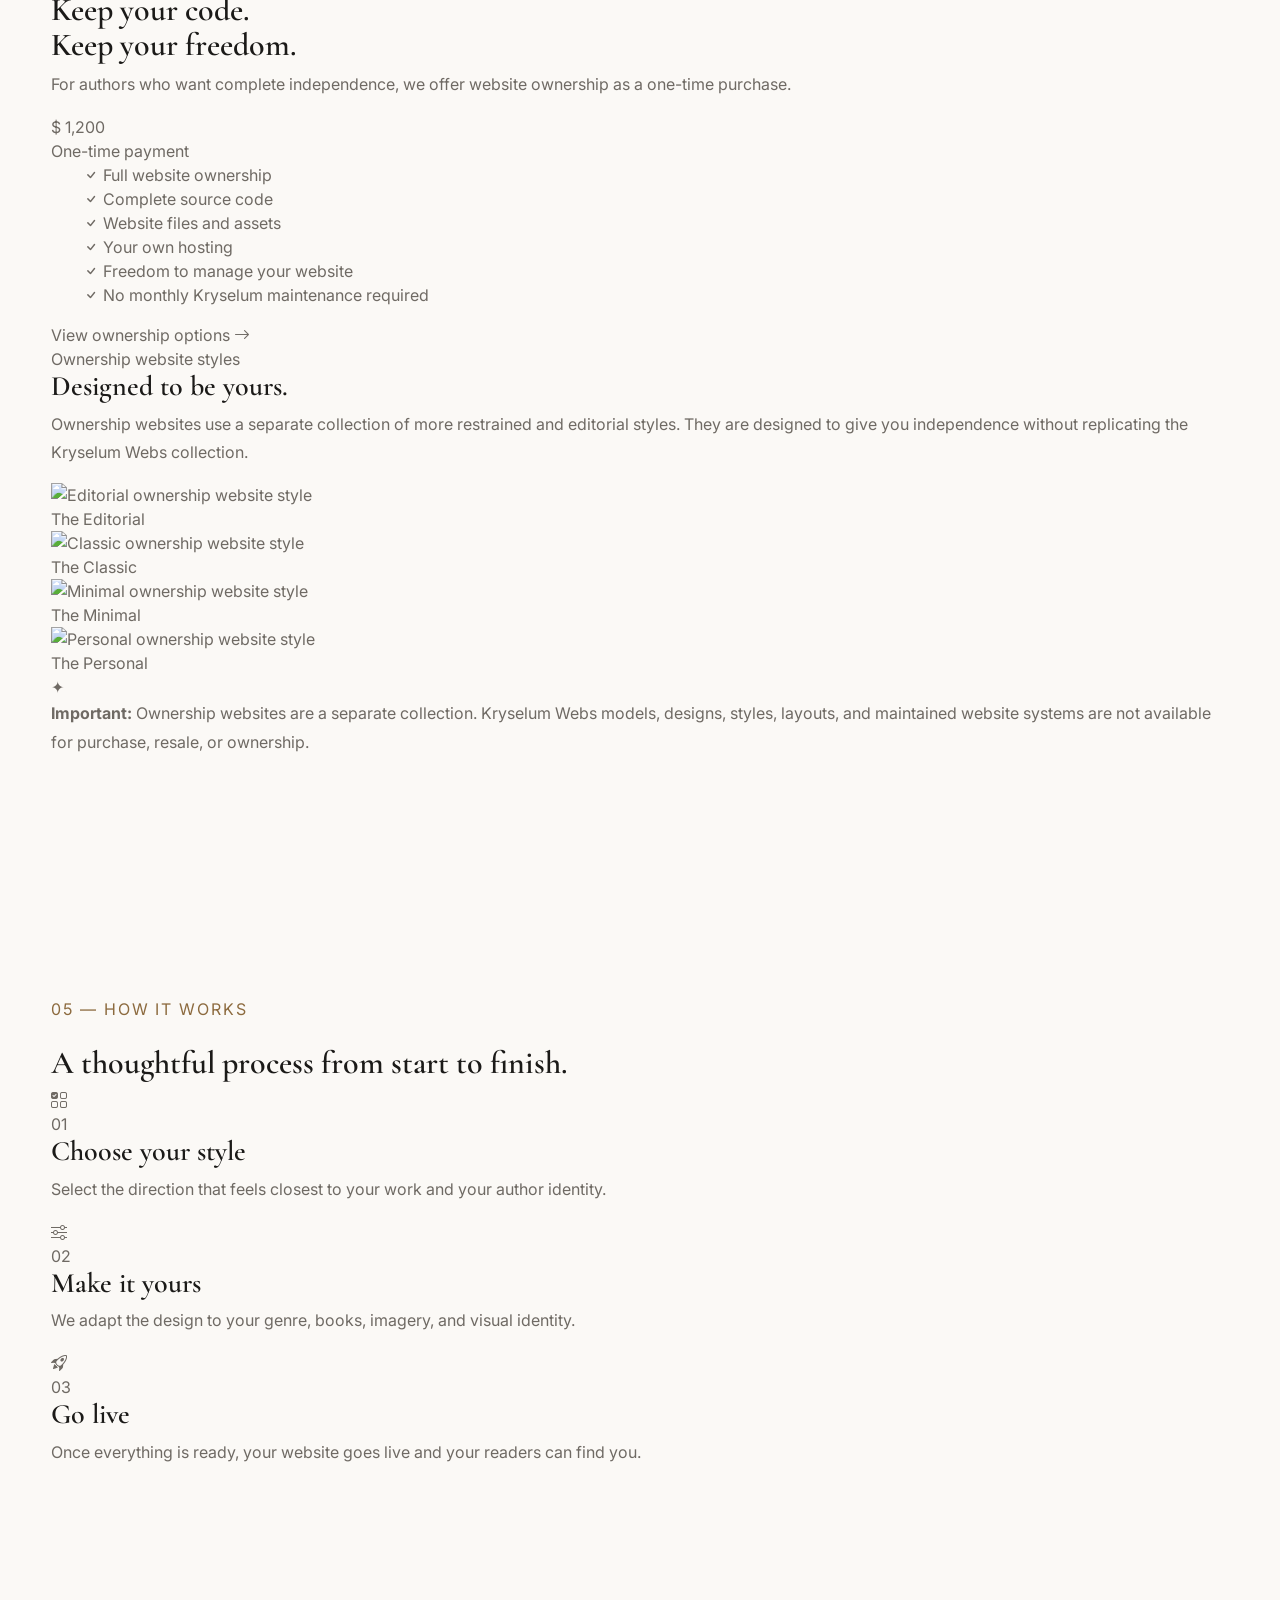
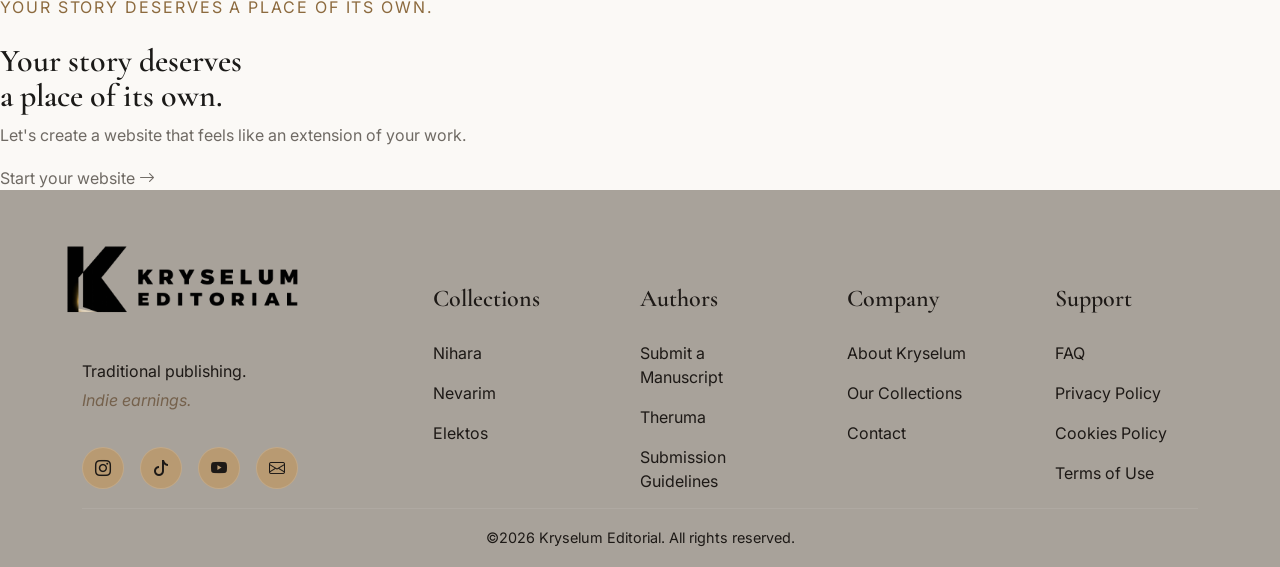
==== commit 480736d7: "update" ====
--- a/tools/kryselum-webs/index.html
+++ b/tools/kryselum-webs/index.html
@@ -327,7 +327,7 @@
 
 
             <p class="webs-included-note">
-                Your website should feel like yours — not like a template.
+                Your website should feel like yours—not like a template.
             </p>
 
         </section>
@@ -366,7 +366,7 @@
                     </div>
 
                     <span class="webs-price-small">
-                        ONE-TIME PAYMENT
+                        One-time payment
                     </span>
 
                     <p>
@@ -407,6 +407,11 @@
                         </li>
 
                     </ul>
+
+                        <a href="#" class="btn-">
+                            Start Setup
+                        <i class="bi bi-arrow-right"></i>
+                        </a>
 
                 </div>
 
@@ -517,7 +522,7 @@
                             </div>
 
                             <span class="webs-price-small">
-                                FOR AUTHORS WHO WANT MORE
+                                For authors who want more
                             </span>
 
                             <ul>
--- a/css/webs.css
+++ b/css/webs.css
@@ -386,7 +386,467 @@
 }
 
 .webs-feature-icon i {
-    font-size: 1.15rem;
+    font-size: 1.3rem;
     font-weight: 300;
 }
 
+.webs-feature h3 {
+    margin-bottom: .65rem;
+
+    font-family: var(--font-body);
+    font-size: var(--fs-base);
+    font-weight: var(--fw-semibold);
+
+    line-height: 1.3;
+
+    color: var(--heading);
+}
+
+.webs-feature p {
+    max-width: 125px;
+
+    margin-inline: auto;
+
+    font-family: var(--font-body);
+    font-size: var(--fs-base);
+    font-weight: var(--fw-regular);
+
+    line-height: 1.55;
+
+    color: var(--text);
+}
+
+.webs-included-note {
+    margin-top: 1rem;
+
+    text-align: center;
+
+    font-family: var(--font-heading);
+    font-size: .95rem;
+
+    font-style: italic;
+
+    color: var(--brown);
+}
+
+
+/*PRICING*/
+
+.webs-pricing-section {
+    padding-top: 5rem;
+    padding-bottom: 4rem;
+}
+
+.webs-pricing-section .webs-section-heading-centered {
+    margin-bottom: 1rem;
+}
+
+
+.webs-pricing-section .webs-section-heading-centered h2 {
+    margin-bottom: var(--space-xl);
+
+    font-family: var(--font-heading);
+    font-size: 2.3rem;
+    font-weight: var(--fw-regular);
+    line-height: .4;
+
+    color: var(--heading);
+}
+
+.webs-pricing-section .webs-section-heading-centered p {
+    max-width: 380px;
+    margin-inline: auto;
+
+    font-family: var(--font-body);
+    font-size: .9rem;
+    line-height: 1.6;
+
+    color: var(--text);
+}
+
+.webs-pricing-flow {
+    display: grid;
+
+    grid-template-columns:
+        minmax(210px, 250px)
+        45px
+        minmax(450px, 1fr)
+        45px
+        minmax(180px, 220px);
+
+    align-items: center;
+
+    width: 100%;
+    max-width: 1180px;
+
+    margin-inline: auto;
+}
+
+.webs-pricing-card {
+    position: relative;
+
+    padding: 1.25rem 1.35rem;
+
+    background: var(--surface);
+
+    border: 1px solid var(--border);
+
+    box-shadow: var(--shadow-sm);
+}
+
+.webs-setup-card {
+    align-self: stretch;
+}
+
+.webs-pricing-label {
+    display: block;
+
+    margin-bottom: .25rem;
+
+    font-family: var(--font-body);
+    font-size: var(--fs-base);
+    font-weight: var(--fw-semibold);
+
+    text-transform: uppercase;
+    letter-spacing: .13em;
+
+    color: var(--gold-dark);
+}
+
+.webs-price {
+    display: flex;
+    align-items: baseline;
+
+    color: var(--heading);
+
+    font-family: var(--font-heading);
+}
+
+.webs-price .currency {
+    margin-right: .1rem;
+
+    font-size: 2.3rem;
+    font-weight: 400;
+}
+
+.webs-price .amount {
+    font-size: 5rem;
+    font-weight: 500;
+    line-height: 1;
+}
+
+.webs-price-small {
+    display: block;
+
+    margin-top: .9rem;
+
+    font-family: var(--font-body);
+    font-size: .6rem;
+    font-weight: var(--fw-medium);
+
+    text-transform: uppercase;
+    letter-spacing: .08em;
+
+    color: var(--gray-light);
+}
+
+.webs-pricing-card > p {
+    margin: .8rem 0;
+
+    font-size: .9rem;
+    line-height: 1.5;
+
+    color: var(--text);
+}
+
+.webs-pricing-card ul {
+    display: flex;
+    flex-direction: column;
+
+    gap: .3rem;
+
+    margin-top: .75rem;
+    text-align: left;
+}
+
+.webs-pricing-card li {
+    display: flex;
+    align-items: flex-start;
+
+    gap: .35rem;
+
+    font-family: var(--font-body);
+    font-size: var(--fs-base);
+    line-height: 1.35;
+
+    color: var(--text);
+}
+
+.webs-pricing-card li i {
+    flex-shrink: 0;
+
+    margin-top: .05rem;
+
+    font-size: var(--fs-base);
+
+    color: var(--gold-dark);
+}
+
+.webs-pricing-symbol {
+    display: flex;
+
+    align-items: center;
+    justify-content: center;
+}
+
+.webs-pricing-symbol span {
+    display: flex;
+
+    align-items: center;
+    justify-content: center;
+
+    width: 45px;
+    height: 45px;
+
+    border-radius: 50%;
+
+    background: var(--gold-dark);
+
+    color: var(--white);
+
+    font-family: var(--font-body);
+    font-size: 1.5rem;
+}
+
+
+.webs-maintenance-wrapper {
+    min-width: 0;
+}
+
+.webs-maintenance-heading {
+    margin-bottom: .5rem;
+
+    text-align: center;
+}
+
+.webs-maintenance-heading .webs-pricing-label {
+    margin-bottom: .15rem;
+}
+
+.webs-maintenance-heading p {
+    font-family: var(--font-body);
+    font-size: var(--fs-base);
+    line-height: 1.4;
+
+    color: var(--text);
+}
+
+.webs-maintenance-options {
+    display: grid;
+
+    grid-template-columns: minmax(0, 1fr) 28px minmax(0, 1fr);
+
+    align-items: stretch;
+}
+
+.webs-maintenance-card {
+    display: flex;
+    flex-direction: column;
+
+    padding: 1.1rem 1rem;
+
+    background: var(--surface);
+
+    border: 1px solid var(--border);
+}
+
+.webs-maintenance-type {
+    display: block;
+
+    margin-bottom: .2rem;
+
+    font-family: var(--font-body);
+    font-size: var(--fs-base);
+    font-weight: var(--fw-semibold);
+
+    text-transform: uppercase;
+    letter-spacing: .12em;
+
+    color: var(--gold-dark);
+}
+
+.webs-maintenance-card .webs-price .amount {
+    font-size: 1.7rem;
+}
+
+.webs-maintenance-card .webs-price .per {
+    margin-left: .15rem;
+
+    font-family: var(--font-body);
+    font-size: var(--fs-large);
+
+    color: var(--text);
+}
+
+.webs-maintenance-card .webs-price-small {
+    min-height: .7rem;
+}
+
+
+.webs-maintenance-or {
+    display: flex;
+
+    align-items: center;
+    justify-content: center;
+}
+
+.webs-maintenance-or span {
+    font-family: var(--font-heading);
+    font-size: var(--fs-h3);
+    font-style: italic;
+
+    width: 30px;
+    height: 30px;
+
+    background: var(--beige);
+    padding-bottom: 2rem;
+    border-radius: 50%;
+
+    color: var(--charcoal);
+}
+
+
+.webs-pricing-button {
+    display: flex;
+
+    align-items: center;
+    justify-content: center;
+
+    gap: .45rem;
+
+    width: 100%;
+
+    margin-top: auto;
+    padding: .55rem .6rem;
+
+    font-family: var(--font-body);
+    font-size: .7rem;
+    font-weight: var(--fw-semibold);
+
+    text-transform: uppercase;
+    letter-spacing: .08em;
+
+    color: var(--white);
+
+    background: var(--gold-dark);
+
+    border: 1px solid var(--gold-dark);
+
+    transition:
+        background var(--transition-fast),
+        color var(--transition-fast),
+        gap var(--transition-fast);
+}
+
+.webs-pricing-button i {
+    font-size: .7rem;
+}
+
+.webs-pricing-button:hover {
+    gap: .7rem;
+
+    color: var(--gold-dark);
+
+    background: transparent;
+}
+
+
+.webs-pricing-growing {
+    align-self: stretch;
+
+    display: flex;
+
+    flex-direction: column;
+
+    align-items: center;
+    justify-content: center;
+
+    padding: 1.5rem 1rem;
+
+    text-align: center;
+
+    background: var(--light-beige);
+
+    border: 1px solid var(--border);
+}
+
+.webs-growing-icon {
+    display: flex;
+
+    align-items: center;
+    justify-content: center;
+
+    width: 50px;
+    height: 50px;
+
+    margin-bottom: .7rem;
+
+    color: var(--gold-dark);
+
+    font-size: 2rem;
+}
+
+.webs-pricing-growing h3 {
+    margin-bottom: .6rem;
+
+    font-family: var(--font-heading);
+    font-size: 1.6rem;
+    font-weight: 500;
+
+    line-height: 1.15;
+
+    color: var(--heading);
+}
+
+.webs-pricing-growing p {
+    max-width: 145px;
+
+    font-size: var(--fs-base);
+    line-height: 1.5;
+
+    color: var(--text);
+}
+
+.webs-pricing-footer {
+    display: flex;
+
+    align-items: center;
+    justify-content: center;
+
+    gap: 2.5rem;
+
+    max-width: 950px;
+
+    margin: 1rem auto 0;
+
+    text-align: center;
+}
+
+.webs-pricing-footer span {
+    position: relative;
+
+    font-family: var(--font-body);
+    font-size: .7rem;
+
+    color: var(--gray-light);
+}
+
+.webs-pricing-footer span:not(:last-child)::after {
+    content: "•";
+
+    position: absolute;
+
+    right: -1.35rem;
+
+    color: var(--gold-dark);
+}
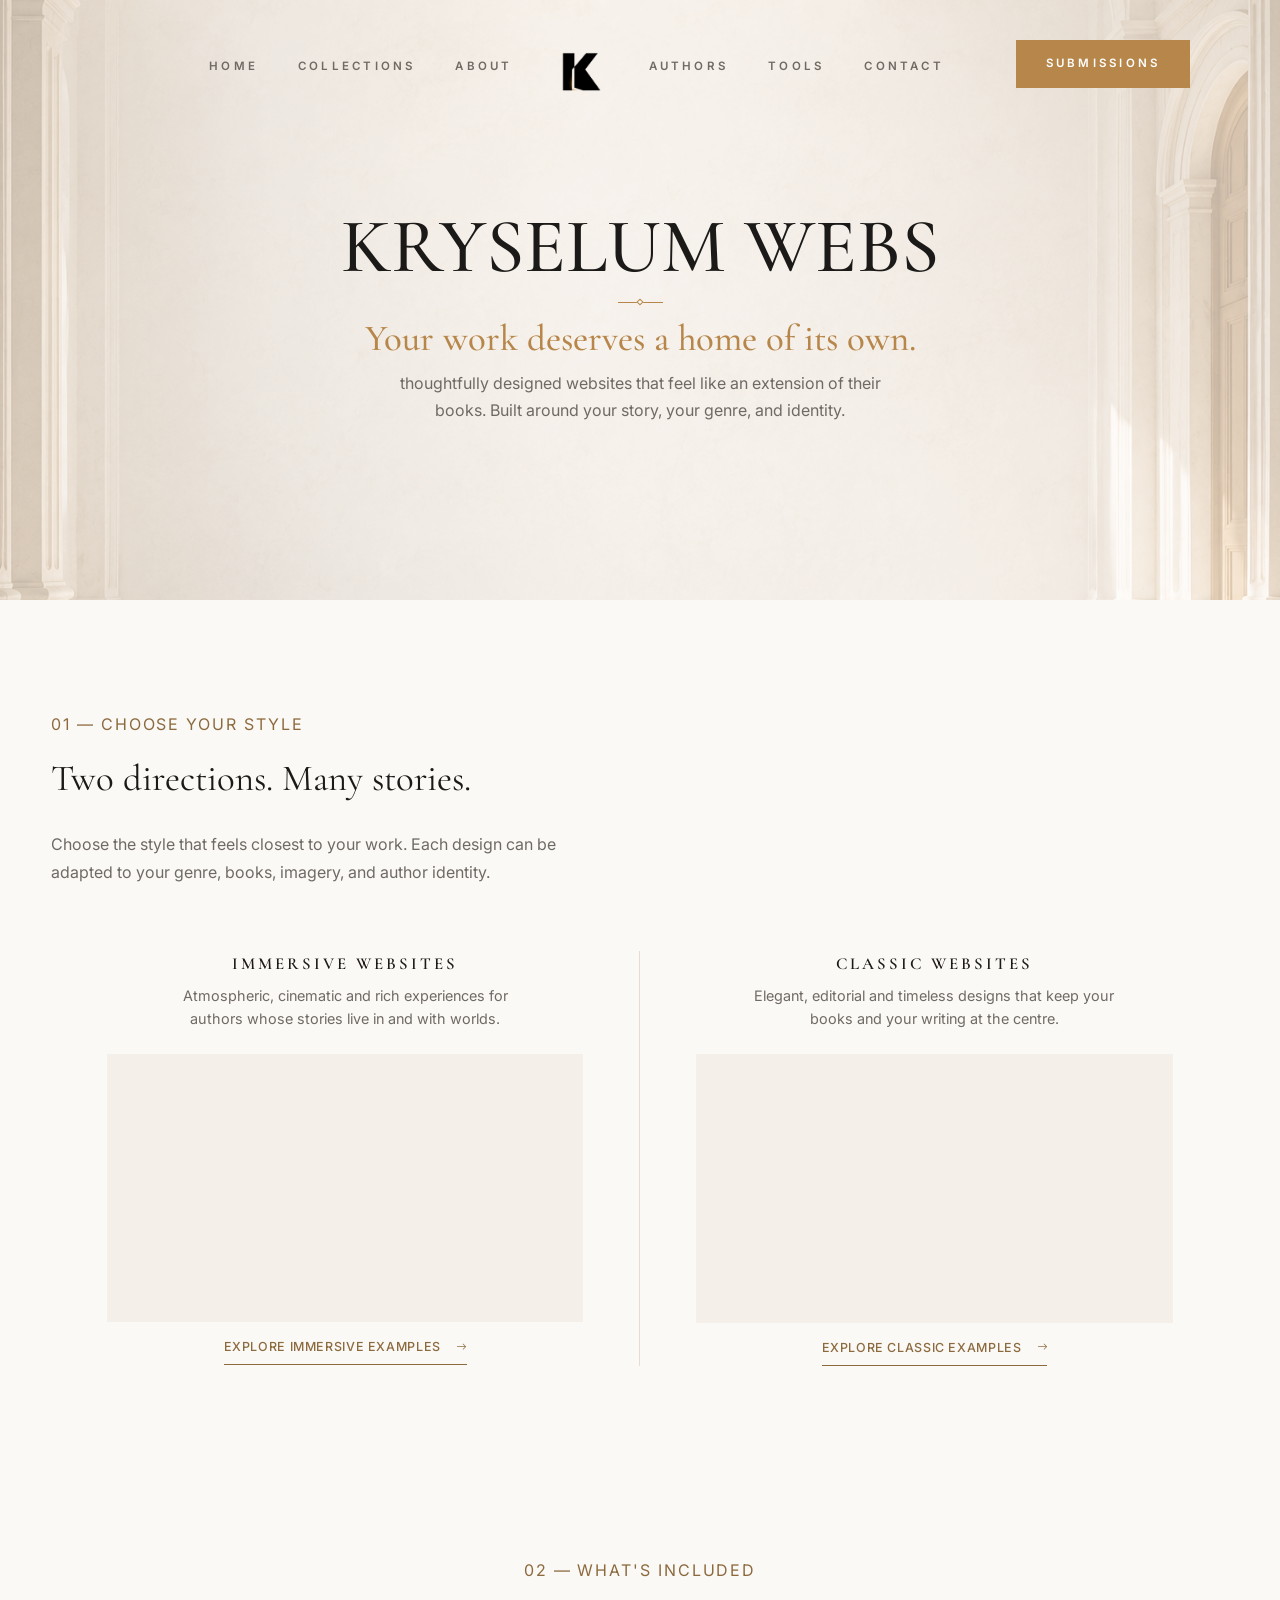
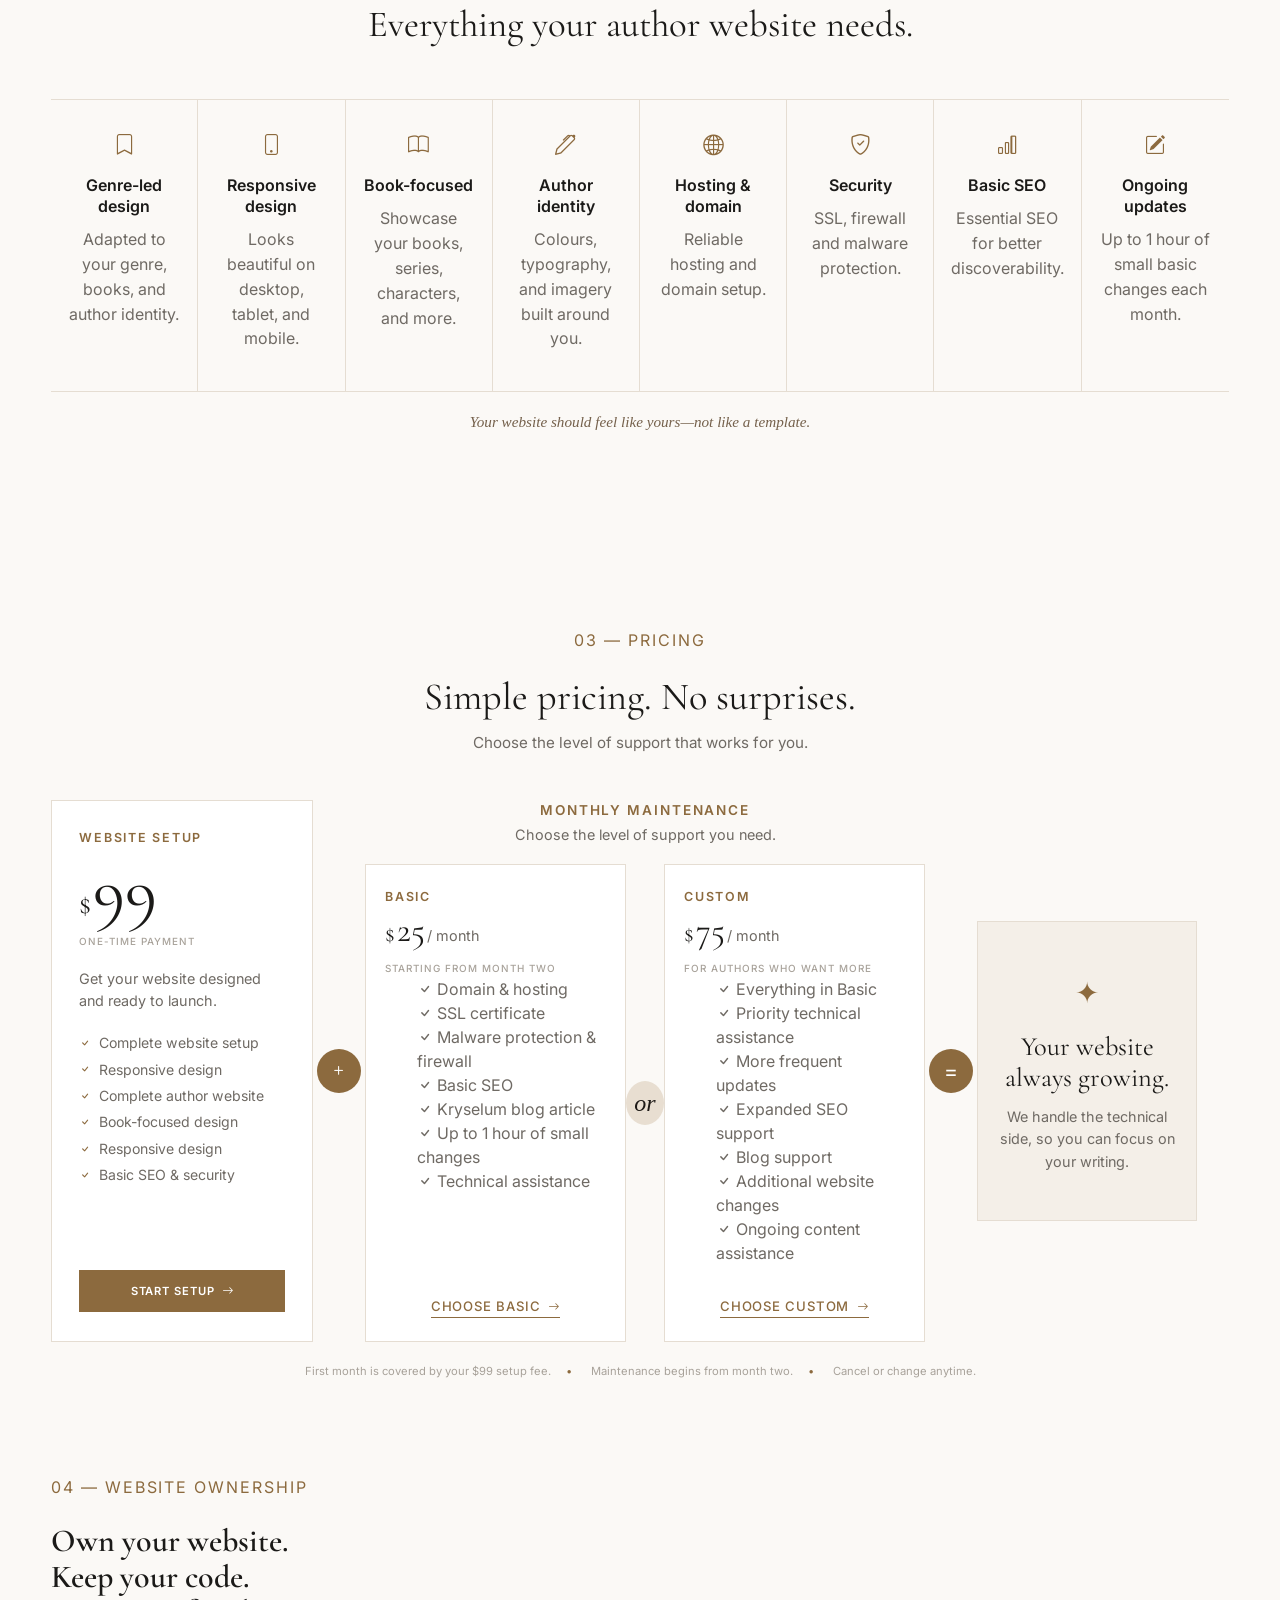
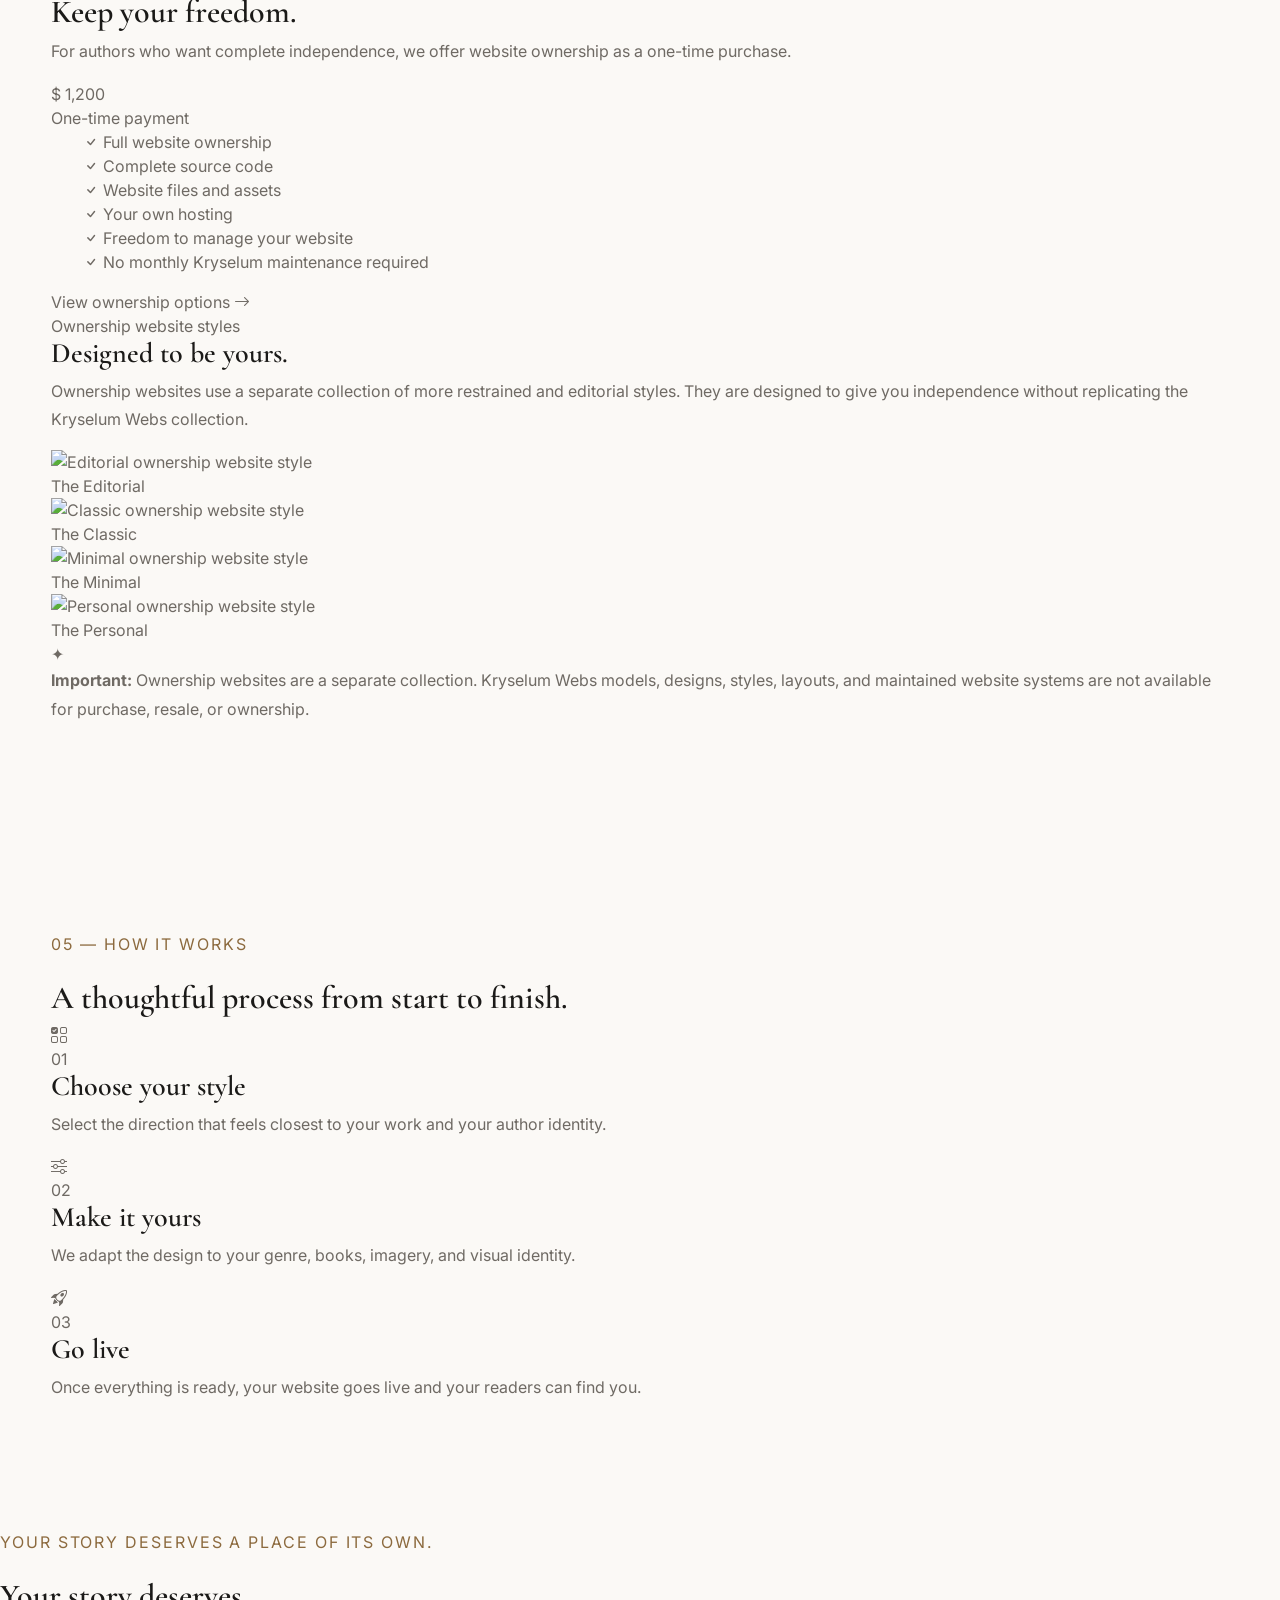
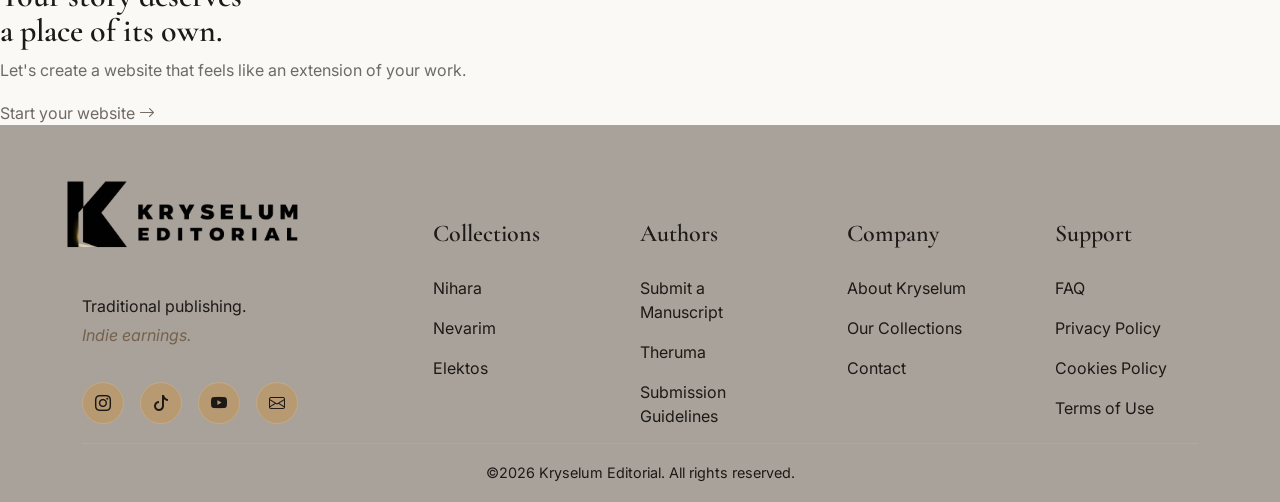
==== commit 3359f956: "update" ====
--- a/tools/kryselum-webs/index.html
+++ b/tools/kryselum-webs/index.html
@@ -408,7 +408,7 @@
 
                     </ul>
 
-                        <a href="#" class="btn-">
+                        <a href="#" class="webs-pricing-button">
                             Start Setup
                         <i class="bi bi-arrow-right"></i>
                         </a>
@@ -496,7 +496,7 @@
 
                             </ul>
 
-                            <a href="#" class="webs-pricing-button">
+                            <a href="#" class="btn-">
                                 Choose basic
                                 <i class="bi bi-arrow-right"></i>
                             </a>
@@ -564,7 +564,7 @@
 
                             </ul>
 
-                            <a href="#" class="webs-pricing-button">
+                            <a href="#" class="btn-">
                                 Choose custom
                                 <i class="bi bi-arrow-right"></i>
                             </a>
--- a/css/webs.css
+++ b/css/webs.css
@@ -432,152 +432,168 @@
 
 /*PRICING*/
 
+
 .webs-pricing-section {
     padding-top: 5rem;
     padding-bottom: 4rem;
 }
 
+
 .webs-pricing-section .webs-section-heading-centered {
-    margin-bottom: 1rem;
+    margin-bottom: 2.8rem;
+    text-align: center;
 }
 
 
 .webs-pricing-section .webs-section-heading-centered h2 {
-    margin-bottom: var(--space-xl);
+    margin-bottom: .8rem;
 
     font-family: var(--font-heading);
-    font-size: 2.3rem;
+    font-size: clamp(2.2rem, 3vw, 3rem);
     font-weight: var(--fw-regular);
-    line-height: .4;
+    line-height: 1.1;
 
     color: var(--heading);
 }
 
 .webs-pricing-section .webs-section-heading-centered p {
-    max-width: 380px;
+    max-width: 500px;
     margin-inline: auto;
 
     font-family: var(--font-body);
-    font-size: .9rem;
+    font-size: .95rem;
     line-height: 1.6;
 
     color: var(--text);
 }
+
+
 
 .webs-pricing-flow {
     display: grid;
 
     grid-template-columns:
-        minmax(210px, 250px)
-        45px
-        minmax(450px, 1fr)
-        45px
-        minmax(180px, 220px);
-
-    align-items: center;
-
-    width: 100%;
-    max-width: 1180px;
-
+        minmax(250px, 300px)
+        52px
+        minmax(560px, 1fr)
+        52px
+        minmax(240px, 280px);
+
+    align-items: stretch;
+
+    width: min(100%, 1360px);
     margin-inline: auto;
 }
 
+
+
 .webs-pricing-card {
-    position: relative;
-
-    padding: 1.25rem 1.35rem;
+    min-width: 0;
+
+    padding: 1.8rem 1.7rem;
 
     background: var(--surface);
-
     border: 1px solid var(--border);
 
-    box-shadow: var(--shadow-sm);
-}
+    box-shadow: none;
+}
+
+
 
 .webs-setup-card {
-    align-self: stretch;
+    display: flex;
+    flex-direction: column;
+
+    min-height: 500px;
 }
 
 .webs-pricing-label {
     display: block;
 
-    margin-bottom: .25rem;
-
-    font-family: var(--font-body);
-    font-size: var(--fs-base);
+    margin-bottom: .65rem;
+
+    font-family: var(--font-body);
+    font-size: .78rem;
     font-weight: var(--fw-semibold);
 
+    letter-spacing: .14em;
     text-transform: uppercase;
-    letter-spacing: .13em;
 
     color: var(--gold-dark);
 }
 
+
+
 .webs-price {
     display: flex;
     align-items: baseline;
 
     color: var(--heading);
-
     font-family: var(--font-heading);
 }
 
 .webs-price .currency {
-    margin-right: .1rem;
-
-    font-size: 2.3rem;
+    margin-right: .12rem;
+
+    font-size: 1.8rem;
     font-weight: 400;
 }
 
 .webs-price .amount {
-    font-size: 5rem;
-    font-weight: 500;
-    line-height: 1;
+    font-size: 4.3rem;
+    font-weight: var(--fw-regular);
+    line-height: .95;
 }
 
 .webs-price-small {
     display: block;
 
-    margin-top: .9rem;
-
-    font-family: var(--font-body);
-    font-size: .6rem;
+    margin-top: .55rem;
+
+    font-family: var(--font-body);
+    font-size: .62rem;
     font-weight: var(--fw-medium);
 
+    letter-spacing: .1em;
     text-transform: uppercase;
-    letter-spacing: .08em;
 
     color: var(--gray-light);
 }
 
+
 .webs-pricing-card > p {
-    margin: .8rem 0;
-
+    max-width: 240px;
+
+    margin: 1.2rem 0 1.3rem;
+
+    font-family: var(--font-body);
     font-size: .9rem;
-    line-height: 1.5;
+    line-height: 1.55;
 
     color: var(--text);
 }
 
+
 .webs-pricing-card ul {
     display: flex;
     flex-direction: column;
-
-    gap: .3rem;
-
-    margin-top: .75rem;
-    text-align: left;
+    gap: .42rem;
+
+    margin: 0;
+    padding: 0;
+
+    list-style: none;
 }
 
 .webs-pricing-card li {
     display: flex;
     align-items: flex-start;
 
-    gap: .35rem;
-
-    font-family: var(--font-body);
-    font-size: var(--fs-base);
-    line-height: 1.35;
+    gap: .45rem;
+
+    font-family: var(--font-body);
+    font-size: .88rem;
+    line-height: 1.4;
 
     color: var(--text);
 }
@@ -585,28 +601,71 @@
 .webs-pricing-card li i {
     flex-shrink: 0;
 
-    margin-top: .05rem;
-
-    font-size: var(--fs-base);
+    margin-top: .15rem;
+
+    font-size: .75rem;
 
     color: var(--gold-dark);
 }
 
+
+
+
+.btn- {
+    display: inline-flex;
+    align-items: center;
+    justify-content: center;
+
+    gap: .5rem;
+
+    width: fit-content;
+
+    margin-top: auto;
+    margin-inline: auto;
+
+    padding-top: 1rem;
+
+    font-family: var(--font-body);
+    font-size: .82rem;
+    font-weight: var(--fw-medium);
+
+    text-transform: uppercase;
+    letter-spacing: .06em;
+
+    color: var(--gold-dark);
+
+    border-bottom: 1px solid var(--gold-dark);
+
+    transition:
+        gap var(--transition-fast),
+        color var(--transition-fast);
+}
+
+.btn- i {
+    font-size: .7rem;
+}
+
+.btn-:hover {
+    gap: .8rem;
+    color: var(--heading);
+    border-color: var(--heading);
+}
+
+
+
 .webs-pricing-symbol {
     display: flex;
-
     align-items: center;
     justify-content: center;
 }
 
 .webs-pricing-symbol span {
     display: flex;
-
     align-items: center;
     justify-content: center;
 
-    width: 45px;
-    height: 45px;
+    width: 44px;
+    height: 44px;
 
     border-radius: 50%;
 
@@ -615,110 +674,157 @@
     color: var(--white);
 
     font-family: var(--font-body);
-    font-size: 1.5rem;
-}
+    font-size: 1.35rem;
+    font-weight: var(--fw-regular);
+}
+
+.webs-pricing-symbol i {
+    font-size: 1.1rem;
+}
+
+
 
 
 .webs-maintenance-wrapper {
+    display: flex;
+    flex-direction: column;
+
     min-width: 0;
 }
 
+
+/* HEADER OF MONTHLY */
+
 .webs-maintenance-heading {
-    margin-bottom: .5rem;
+    margin-bottom: 1.2rem;
 
     text-align: center;
 }
 
 .webs-maintenance-heading .webs-pricing-label {
-    margin-bottom: .15rem;
+    margin-bottom: .3rem;
+
+    font-size: .85rem;
 }
 
 .webs-maintenance-heading p {
-    font-family: var(--font-body);
-    font-size: var(--fs-base);
+    margin: 0;
+
+    font-family: var(--font-body);
+    font-size: .9rem;
     line-height: 1.4;
 
     color: var(--text);
 }
+
+
 
 .webs-maintenance-options {
     display: grid;
 
-    grid-template-columns: minmax(0, 1fr) 28px minmax(0, 1fr);
+    grid-template-columns: minmax(0, 1fr) 38px minmax(0, 1fr);
 
     align-items: stretch;
+
+    flex: 1;
 }
 
 .webs-maintenance-card {
     display: flex;
     flex-direction: column;
 
-    padding: 1.1rem 1rem;
+    min-width: 0;
+
+    padding: 1.45rem 1.2rem;
 
     background: var(--surface);
-
     border: 1px solid var(--border);
 }
+
+
+/* BASIC / CUSTOM */
 
 .webs-maintenance-type {
     display: block;
 
+    margin-bottom: .45rem;
+
+    font-family: var(--font-body);
+    font-size: .78rem;
+    font-weight: var(--fw-semibold);
+
+    letter-spacing: .14em;
+    text-transform: uppercase;
+
+    color: var(--gold-dark);
+}
+
+
+/* MONTHLY PRICE */
+
+.webs-maintenance-card .webs-price {
     margin-bottom: .2rem;
-
-    font-family: var(--font-body);
-    font-size: var(--fs-base);
-    font-weight: var(--fw-semibold);
-
-    text-transform: uppercase;
-    letter-spacing: .12em;
-
-    color: var(--gold-dark);
+}
+
+.webs-maintenance-card .webs-price .currency {
+    font-size: 1.45rem;
 }
 
 .webs-maintenance-card .webs-price .amount {
-    font-size: 1.7rem;
+    font-size: 2.15rem;
 }
 
 .webs-maintenance-card .webs-price .per {
     margin-left: .15rem;
 
     font-family: var(--font-body);
-    font-size: var(--fs-large);
+    font-size: .9rem;
+    font-weight: var(--fw-regular);
 
     color: var(--text);
 }
 
+
+/* SMALL DESCRIPTION */
+
 .webs-maintenance-card .webs-price-small {
-    min-height: .7rem;
+    min-height: 1rem;
+
+    margin-top: .35rem;
 }
 
 
 .webs-maintenance-or {
     display: flex;
-
     align-items: center;
     justify-content: center;
+    height: 100%;
 }
 
 .webs-maintenance-or span {
+    display: flex;
+    align-items: center;
+    justify-content: center;
+
+    width: 44px;
+    height: 44px;
+
+    border-radius: 50%;
+
+    background: var(--beige);
+    color: var(--charcoal);
+
     font-family: var(--font-heading);
-    font-size: var(--fs-h3);
+    font-size: 1.5rem;
     font-style: italic;
-
-    width: 30px;
-    height: 30px;
-
-    background: var(--beige);
-    padding-bottom: 2rem;
-    border-radius: 50%;
-
-    color: var(--charcoal);
+    line-height: 1;
+
+    padding: 0;
 }
 
 
 .webs-pricing-button {
     display: flex;
-
     align-items: center;
     justify-content: center;
 
@@ -727,19 +833,18 @@
     width: 100%;
 
     margin-top: auto;
-    padding: .55rem .6rem;
+    padding: .72rem .7rem;
 
     font-family: var(--font-body);
     font-size: .7rem;
     font-weight: var(--fw-semibold);
 
+    letter-spacing: .08em;
     text-transform: uppercase;
-    letter-spacing: .08em;
 
     color: var(--white);
 
     background: var(--gold-dark);
-
     border: 1px solid var(--gold-dark);
 
     transition:
@@ -756,70 +861,73 @@
     gap: .7rem;
 
     color: var(--gold-dark);
-
     background: transparent;
 }
 
 
+
 .webs-pricing-growing {
-    align-self: stretch;
-
-    display: flex;
-
+    align-self: center;
+
+    display: flex;
     flex-direction: column;
-
     align-items: center;
     justify-content: center;
 
-    padding: 1.5rem 1rem;
+    width: 100%;
+    max-width: 220px;
+    min-height: 300px;
+
+    padding: 2rem 1.25rem;
 
     text-align: center;
 
     background: var(--light-beige);
-
     border: 1px solid var(--border);
 }
 
 .webs-growing-icon {
     display: flex;
-
     align-items: center;
     justify-content: center;
 
-    width: 50px;
-    height: 50px;
-
-    margin-bottom: .7rem;
+    width: 48px;
+    height: 48px;
+
+    margin-bottom: 1rem;
 
     color: var(--gold-dark);
 
-    font-size: 2rem;
+    font-size: 1.8rem;
 }
 
 .webs-pricing-growing h3 {
-    margin-bottom: .6rem;
+    margin-bottom: .8rem;
 
     font-family: var(--font-heading);
-    font-size: 1.6rem;
-    font-weight: 500;
-
+    font-size: 1.65rem;
+    font-weight: var(--fw-regular);
     line-height: 1.15;
 
     color: var(--heading);
 }
 
 .webs-pricing-growing p {
-    max-width: 145px;
-
-    font-size: var(--fs-base);
-    line-height: 1.5;
+    max-width: 180px;
+
+    margin: 0;
+
+    font-family: var(--font-body);
+    font-size: .9rem;
+    line-height: 1.55;
 
     color: var(--text);
 }
 
+
+
 .webs-pricing-footer {
     display: flex;
-
     align-items: center;
     justify-content: center;
 
@@ -827,7 +935,7 @@
 
     max-width: 950px;
 
-    margin: 1rem auto 0;
+    margin: 1.3rem auto 0;
 
     text-align: center;
 }
@@ -850,3 +958,12 @@
 
     color: var(--gold-dark);
 }
+
+
+
+/*WEBSITE OWNERSHIP*/
+
+.webs-ownership-section {
+    padding-top: 2rem;
+    padding-bottom: 5rem;
+}
